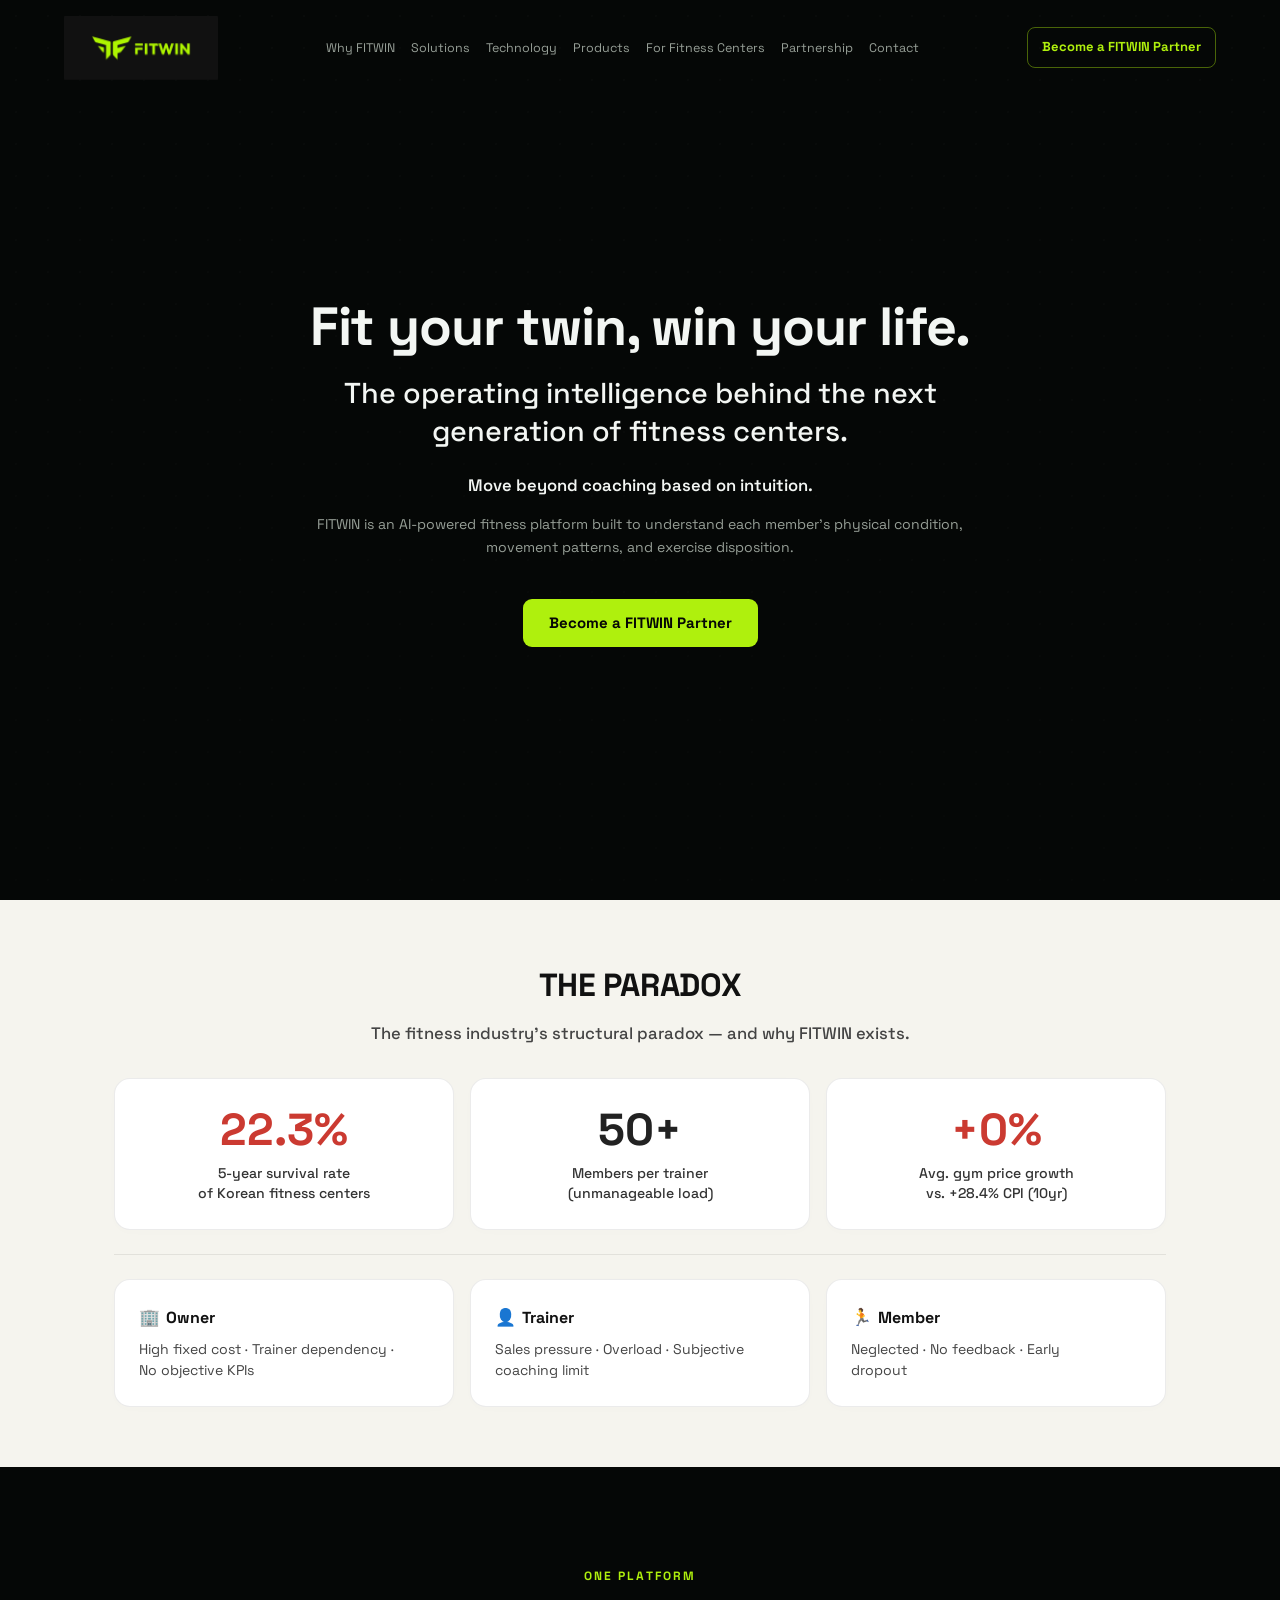
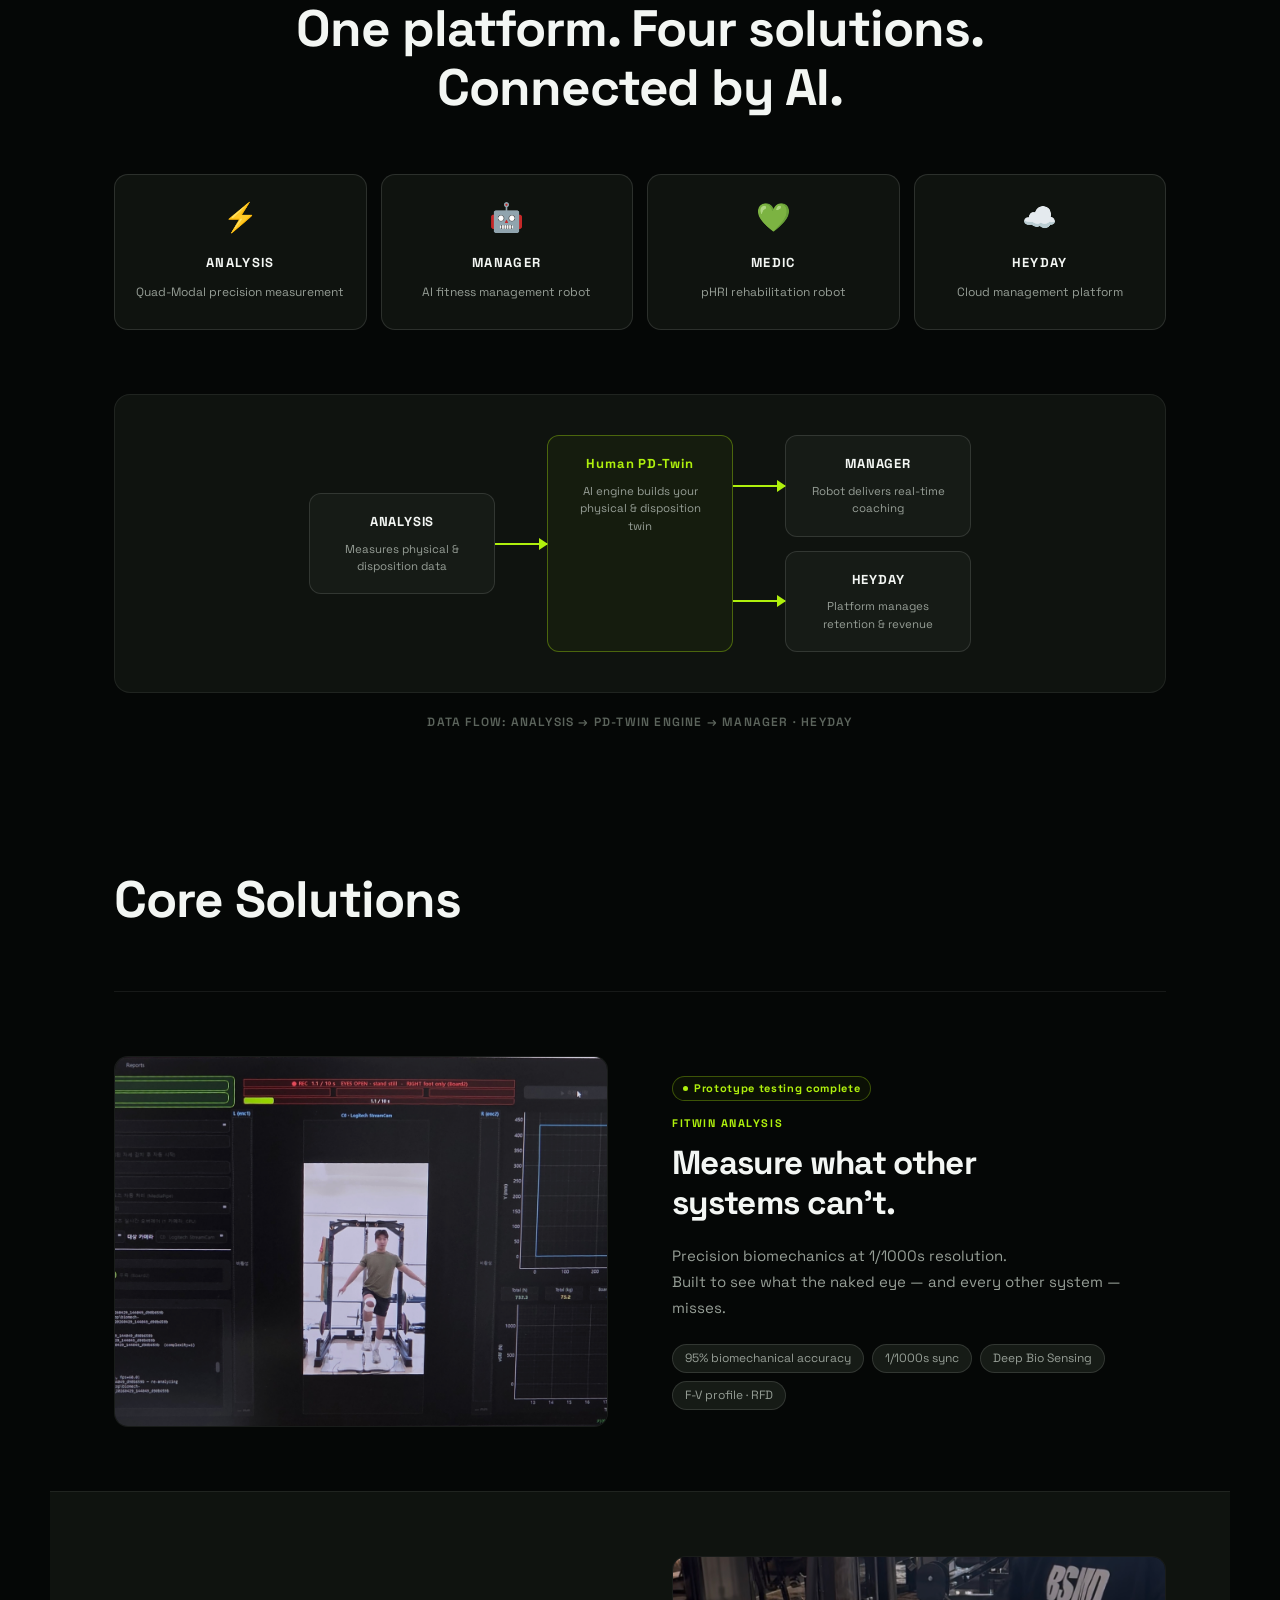
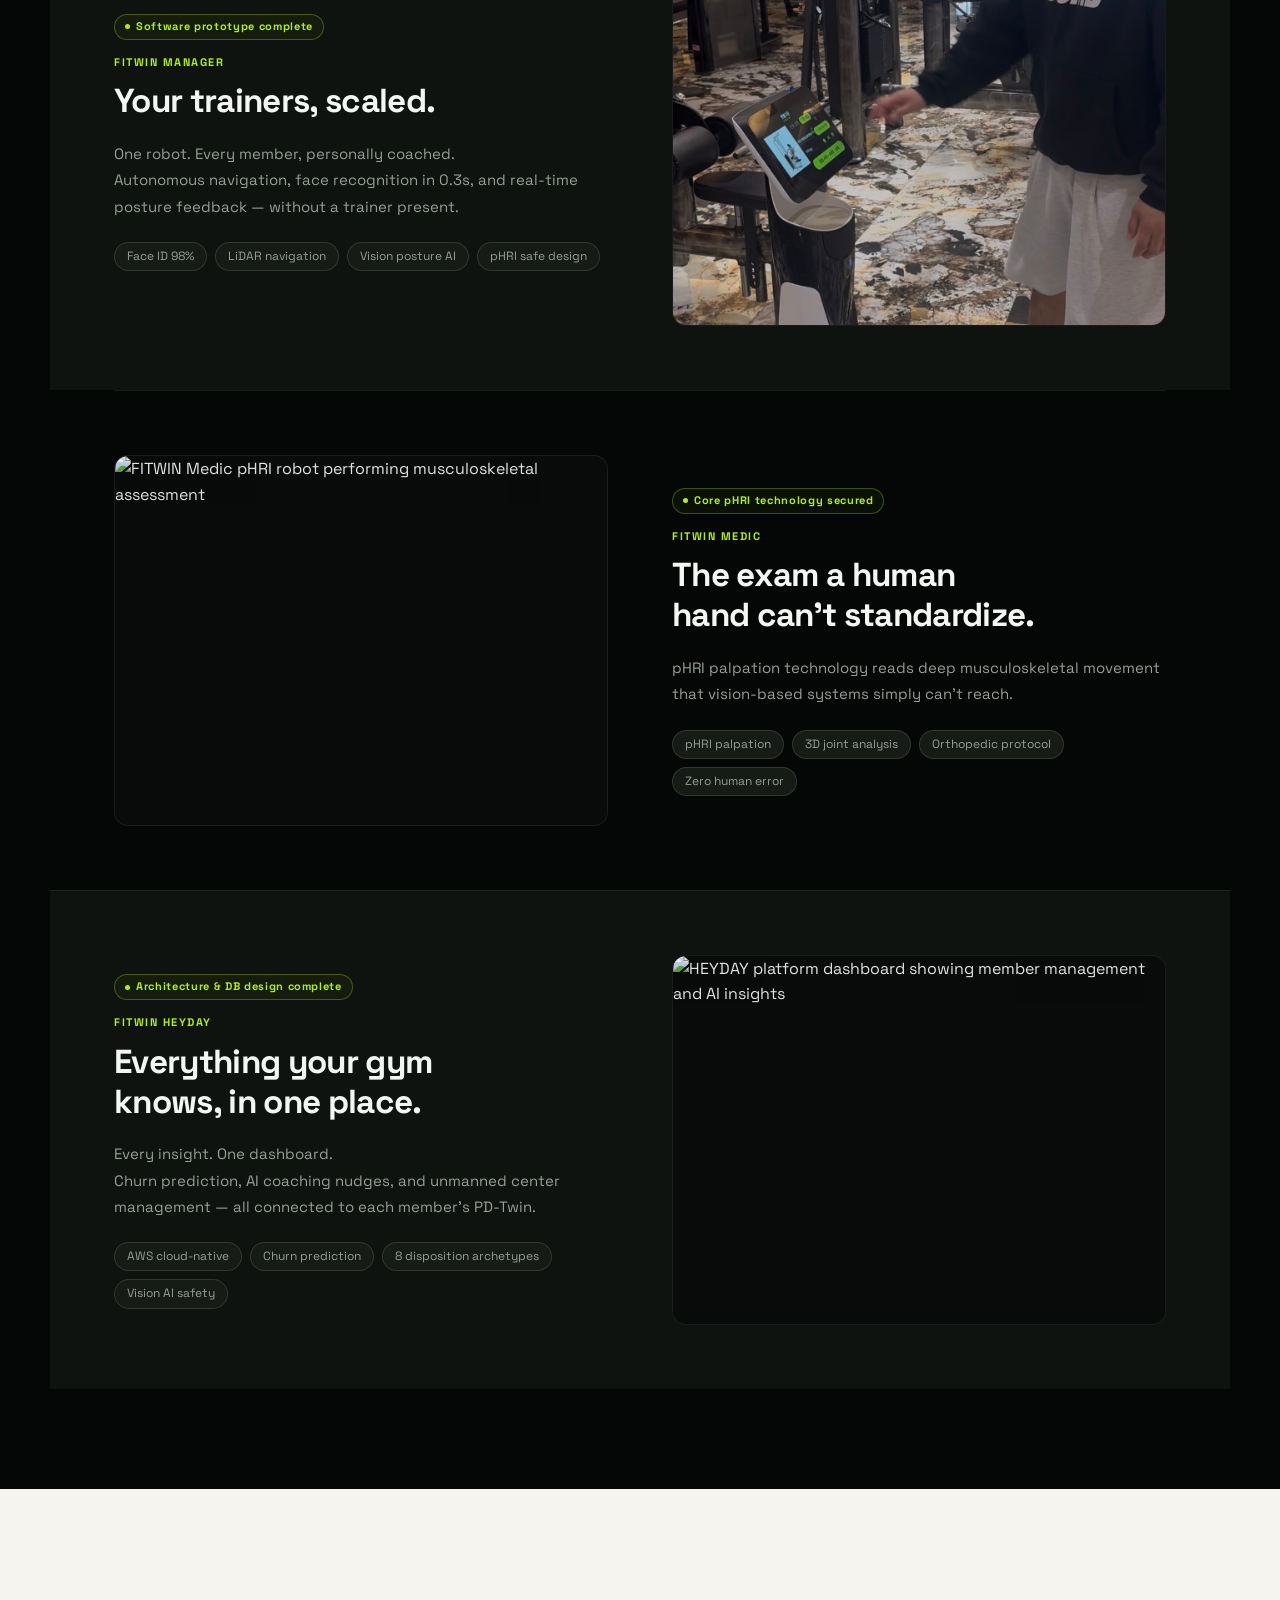
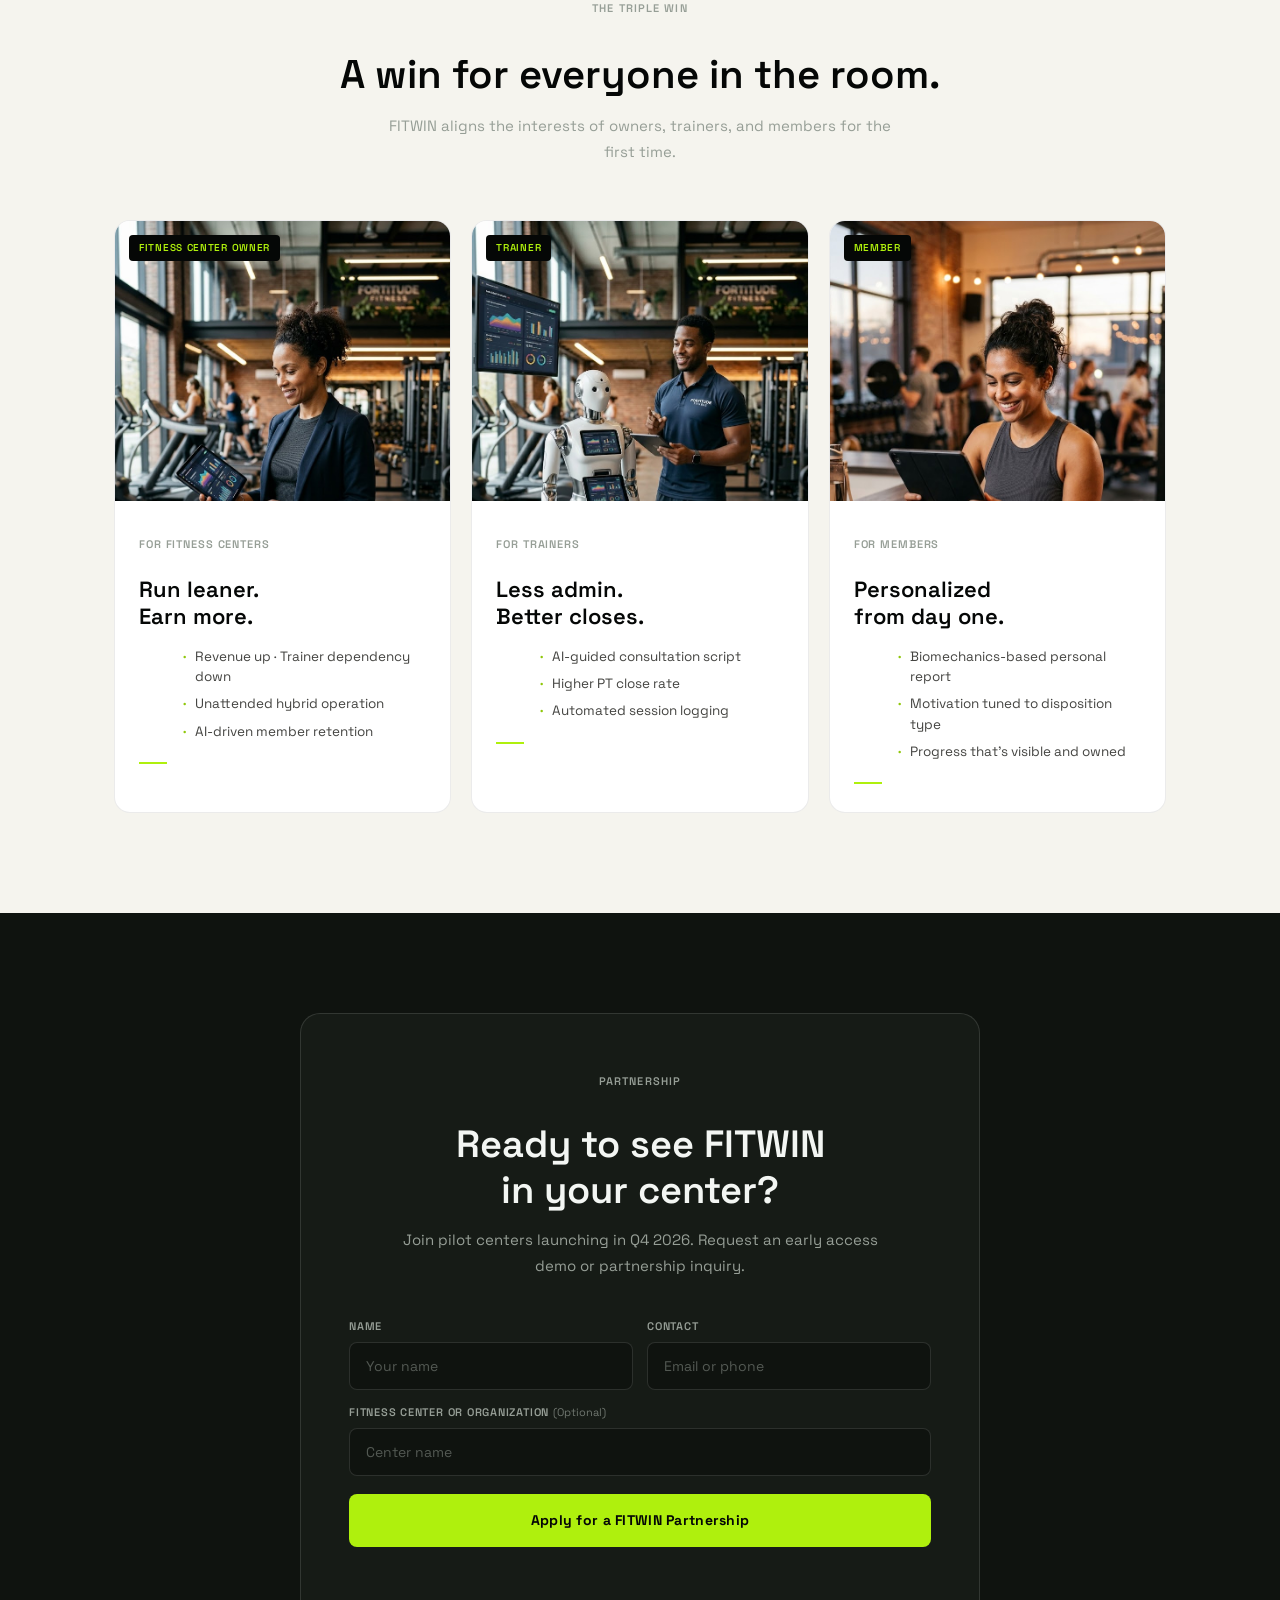
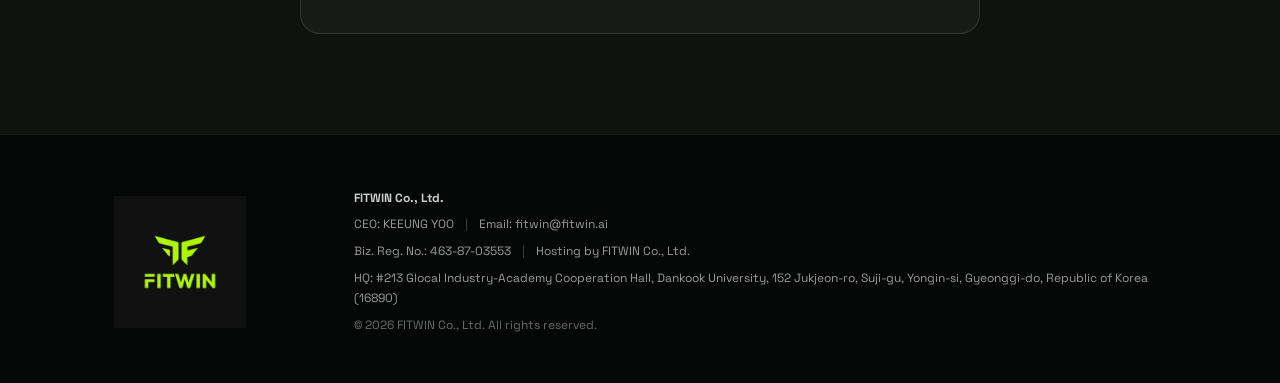
==== index.html @ 17cf6591 "Add FITWIN homepage static site" ====
<!doctype html>
<html lang="en">
  <head>
    <meta charset="utf-8" />
    <meta name="viewport" content="width=device-width, initial-scale=1" />
    <meta
      name="description"
      content="FITWIN is an AI-powered fitness platform built to understand each member's physical condition, movement patterns, and exercise disposition."
    />
    <meta name="theme-color" content="#050706" />
    <title>FITWIN | Fit your twin, win your life</title>
    <link rel="preconnect" href="https://fonts.googleapis.com" />
    <link rel="preconnect" href="https://fonts.gstatic.com" crossorigin />
    <link
      href="https://fonts.googleapis.com/css2?family=Space+Grotesk:wght@400;500;600;700&display=swap"
      rel="stylesheet"
    />
    <link
      rel="stylesheet"
      as="style"
      crossorigin
      href="https://cdn.jsdelivr.net/gh/orioncactus/pretendard@v1.3.9/dist/web/static/pretendard.min.css"
    />
    <link rel="stylesheet" href="styles.css" />
  </head>
  <body>
    <svg width="0" height="0" aria-hidden="true" class="svg-defs">
      <symbol id="i-trend" viewBox="0 0 24 24">
        <path d="M7 7l10 10" />
        <path d="M17 8v9h-9" />
      </symbol>
      <symbol id="i-compass" viewBox="0 0 24 24">
        <circle cx="12" cy="12" r="9" />
        <path d="M15 9l-2.2 5.2L8 16l2-5z" />
      </symbol>
      <symbol id="i-flame" viewBox="0 0 24 24">
        <path d="M12 3c1.6 2.6 4.5 4.2 4.5 7.8a4.5 4.5 0 0 1-9 0c0-1.7.8-2.8 1.8-3.8.2 1.1.9 1.9 1.9 2.3C12.7 7.2 12 5.1 12 3z" />
      </symbol>
      <symbol id="i-scan" viewBox="0 0 24 24">
        <path d="M4 8V5a1 1 0 0 1 1-1h3" />
        <path d="M16 4h3a1 1 0 0 1 1 1v3" />
        <path d="M20 16v3a1 1 0 0 1-1 1h-3" />
        <path d="M8 20H5a1 1 0 0 1-1-1v-3" />
        <circle cx="12" cy="12" r="2.4" />
      </symbol>
      <symbol id="i-brain" viewBox="0 0 24 24">
        <path d="M9.5 4A2.5 2.5 0 0 0 7 6.5 3 3 0 0 0 5.5 12 3 3 0 0 0 7 17.5 2.5 2.5 0 0 0 9.5 20 2 2 0 0 0 11.5 18V6A2 2 0 0 0 9.5 4z" />
        <path d="M12 4a2.5 2.5 0 0 1 2.5 2.5A3 3 0 0 1 16 12a3 3 0 0 1-1.5 5.5A2.5 2.5 0 0 1 12 20" />
      </symbol>
      <symbol id="i-cloud" viewBox="0 0 24 24">
        <path d="M7 18a4 4 0 0 1-.6-7.96A5 5 0 0 1 16 9.5a3.5 3.5 0 0 1 .5 6.95z" />
        <path d="M9 14h6" />
      </symbol>
      <symbol id="i-shield" viewBox="0 0 24 24">
        <path d="M12 3l7 3v5c0 4.4-3 7.4-7 8.8C8 17.4 5 14.4 5 10V6z" />
        <path d="M9 12l2 2 4-4" />
      </symbol>
      <symbol id="i-report" viewBox="0 0 24 24">
        <rect x="5" y="3" width="14" height="18" rx="2" />
        <path d="M9 8h6M9 12h6M9 16h3.5" />
      </symbol>
      <symbol id="i-activity" viewBox="0 0 24 24">
        <path d="M3 12h4l2.5-7 4 14 2.5-7H21" />
      </symbol>
    </svg>

    <nav class="site-nav" id="nav">
      <a href="#top" aria-label="FITWIN home">
        <img class="nav-logo reveal" src="assets/fitwin-logo-horizontal.png" alt="FITWIN" />
      </a>
      <div class="nav-links">
        <a href="#why-fitwin">Why FITWIN</a>
        <a href="#solutions">Solutions</a>
        <a href="#technology">Technology</a>
        <a href="#products">Products</a>
        <a href="#centers">For Fitness Centers</a>
        <a href="#partnership">Partnership</a>
        <a href="#contact">Contact</a>
      </div>
      <a class="nav-cta" href="#partnership">Become a FITWIN Partner</a>
    </nav>
     
     <header class="hero" id="top">
      <video class="hero-video" autoplay loop muted playsinline>
        <source src="assets/hero-bg-video.mp4" type="video/mp4" />
        Your browser does not support the video tag.
      </video>

      <div class="hero-content">
        <h1 class="r de-1">Fit your twin, win your life.</h1>
        <p class="hero-title-secondary r de-2">
          The operating intelligence behind the next generation of fitness centers.
        </p>
        <p class="hero-sub r de-3">
          Move beyond coaching based on intuition.
        </p>
        <p class="hero-aux r de-4">
          FITWIN is an AI-powered fitness platform built to understand each member’s physical
          condition, movement patterns, and exercise disposition.
        </p>
        <div class="cta-row r de-5">
          <a class="btn-primary" href="#partnership">Become a FITWIN Partner</a>
        </div>
      </div>
    </header>      

    <main>
     <section class="section side-paradox-section" id="why-fitwin">
        <div class="container">
          <div class="paradox-header">
            <h2 class="paradox-main-title r">THE PARADOX</h2>
            <p class="paradox-sub-title r">The fitness industry's structural paradox — and why FITWIN exists.</p>
          </div>

          <div class="paradox-stat-grid r">
            <div class="paradox-card">
              <div class="paradox-num text-red">22.3%</div>
              <div class="paradox-label">5-year survival rate<br>of Korean fitness centers</div>
            </div>
            <div class="paradox-card">
              <div class="paradox-num">50+</div>
              <div class="paradox-label">Members per trainer<br>(unmanageable load)</div>
            </div>
            <div class="paradox-card">
              <div class="paradox-num text-red">+0%</div>
              <div class="paradox-label">Avg. gym price growth<br>vs. +28.4% CPI (10yr)</div>
            </div>
          </div>

          <div class="paradox-divider r"></div>

          <div class="paradox-target-grid r">
            <div class="paradox-card text-left">
              <div class="paradox-target-title">
                <span class="paradox-icon">🏢</span> Owner
              </div>
              <div class="paradox-target-desc">High fixed cost · Trainer dependency ·<br>No objective KPIs</div>
            </div>
            <div class="paradox-card text-left">
              <div class="paradox-target-title">
                <span class="paradox-icon">👤</span> Trainer
              </div>
              <div class="paradox-target-desc">Sales pressure · Overload · Subjective<br>coaching limit</div>
            </div>
            <div class="paradox-card text-left">
              <div class="paradox-target-title">
                <span class="paradox-icon">🏃</span> Member
              </div>
              <div class="paradox-target-desc">Neglected · No feedback · Early<br>dropout</div>
            </div>
          </div>
        </div>
      </section>

     <section class="section section-solutions" id="solutions">
  <div class="container">

    <div class="solutions-header r">
      <p class="solutions-eyebrow">ONE PLATFORM</p>
      <h2 class="solutions-title">One platform. Four solutions.<br>Connected by AI.</h2>
    </div>

    <div class="sol-card-grid r">
      <div class="sol-card">
        <div class="sol-icon">⚡</div>
        <div class="sol-name">ANALYSIS</div>
        <div class="sol-desc">Quad-Modal precision measurement</div>
      </div>
      <div class="sol-card">
        <div class="sol-icon">🤖</div>
        <div class="sol-name">MANAGER</div>
        <div class="sol-desc">AI fitness management robot</div>
      </div>
      <div class="sol-card">
        <div class="sol-icon">💚</div>
        <div class="sol-name">MEDIC</div>
        <div class="sol-desc">pHRI rehabilitation robot</div>
      </div>
      <div class="sol-card">
        <div class="sol-icon">☁️</div>
        <div class="sol-name">HEYDAY</div>
        <div class="sol-desc">Cloud management platform</div>
      </div>
    </div>

 <div class="dataflow r" id="technology">

      <div class="dataflow-node node-analysis">
        <span class="df-label">ANALYSIS</span>
        <span class="df-sub">Measures physical &amp; disposition data</span>
      </div>

      <div class="df-arrow-straight"></div>

      <div class="dataflow-node node-twin">
        <span class="df-label">Human PD-Twin</span>
        <span class="df-sub">AI engine builds your physical &amp; disposition twin</span>
      </div>

      <div class="dataflow-outputs">
        <div class="df-output-row">
          <div class="df-arrow-straight"></div>
          <div class="dataflow-node node-manager">
            <span class="df-label">MANAGER</span>
            <span class="df-sub">Robot delivers real-time coaching</span>
          </div>
        </div>
        <div class="df-output-row">
          <div class="df-arrow-straight"></div>
          <div class="dataflow-node node-heyday">
            <span class="df-label">HEYDAY</span>
            <span class="df-sub">Platform manages retention &amp; revenue</span>
          </div>
        </div>
      </div>

    </div>

    <p class="dataflow-caption r">
      Data flow: ANALYSIS → PD-Twin Engine → MANAGER · HEYDAY
    </p>

  </div>
</section>

     <section class="section section-products" id="products">
        <div class="container">
          <h2 class="section-title r">Core Solutions</h2>

          <!-- BLOCK 01 — ANALYSIS : image left -->
          <div class="pd-block r">
            <div class="pd-image">
              <img src="assets/block_01.jpeg" alt="FITWIN Analysis software measuring biomechanics in real time" />
            </div>
            <div class="pd-copy">
              <div class="pd-status">Prototype testing complete</div>
              <p class="pd-label">FITWIN ANALYSIS</p>
              <h3 class="pd-heading">Measure what other<br>systems can't.</h3>
              <p class="pd-desc">Precision biomechanics at 1/1000s resolution.<br>Built to see what the naked eye — and every other system — misses.</p>
              <div class="pd-tags">
                <span class="pd-tag">95% biomechanical accuracy</span>
                <span class="pd-tag">1/1000s sync</span>
                <span class="pd-tag">Deep Bio Sensing</span>
                <span class="pd-tag">F-V profile · RFD</span>
              </div>
            </div>
          </div>

          <!-- BLOCK 02 — MANAGER : image right -->
          <div class="pd-block pd-block-reverse r">
            <div class="pd-image">
              <img src="assets/fitwin-manager-use.jpg" alt="FITWIN Manager robot interacting with a gym member" />
            </div>
            <div class="pd-copy">
              <div class="pd-status">Software prototype complete</div>
              <p class="pd-label">FITWIN MANAGER</p>
              <h3 class="pd-heading">Your trainers, scaled.</h3>
              <p class="pd-desc">One robot. Every member, personally coached.<br>Autonomous navigation, face recognition in 0.3s, and real-time posture feedback — without a trainer present.</p>
              <div class="pd-tags">
                <span class="pd-tag">Face ID 98%</span>
                <span class="pd-tag">LiDAR navigation</span>
                <span class="pd-tag">Vision posture AI</span>
                <span class="pd-tag">pHRI safe design</span>
              </div>
            </div>
          </div>

          <!-- BLOCK 03 — MEDIC : image left -->
          <div class="pd-block r">
            <div class="pd-image">
              <img src="assets/fitwin-medic-composite.png" alt="FITWIN Medic pHRI robot performing musculoskeletal assessment" />
            </div>
            <div class="pd-copy">
              <div class="pd-status">Core pHRI technology secured</div>
              <p class="pd-label">FITWIN MEDIC</p>
              <h3 class="pd-heading">The exam a human<br>hand can't standardize.</h3>
            <p class="pd-desc">pHRI palpation technology reads deep musculoskeletal movement that vision-based systems simply can't reach.</p>
              <div class="pd-tags">
                <span class="pd-tag">pHRI palpation</span>
                <span class="pd-tag">3D joint analysis</span>
                <span class="pd-tag">Orthopedic protocol</span>
                <span class="pd-tag">Zero human error</span>
              </div>
            </div>
          </div>

          <!-- BLOCK 04 — HEYDAY : image right -->
          <div class="pd-block pd-block-reverse r">
            <div class="pd-image">
              <img src="assets/heyday-dashboard.png" alt="HEYDAY platform dashboard showing member management and AI insights" />
            </div>
            <div class="pd-copy">
              <div class="pd-status">Architecture &amp; DB design complete</div>
              <p class="pd-label">FITWIN HEYDAY</p>
              <h3 class="pd-heading">Everything your gym<br>knows, in one place.</h3>
              <p class="pd-desc">Every insight. One dashboard.<br>Churn prediction, AI coaching nudges, and unmanned center management — all connected to each member's PD-Twin.</p>
              <div class="pd-tags">
                <span class="pd-tag">AWS cloud-native</span>
                <span class="pd-tag">Churn prediction</span>
                <span class="pd-tag">8 disposition archetypes</span>
                <span class="pd-tag">Vision AI safety</span>
              </div>
            </div>
          </div>

        </div>
      </section>

      <section class="section section-triple-win" id="centers">
        <div class="container">
          <div class="tw-header r">
            <p class="tw-eyebrow">The triple win</p>
            <h2 class="tw-title">A win for everyone in the room.</h2>
            <p class="tw-sub">FITWIN aligns the interests of owners, trainers, and members for the first time.</p>
          </div>
          <div class="tw-grid">
            <article class="tw-card r">
              <div class="tw-photo">
                <img src="assets/triple-win-owner.jpg" alt="Fitness center owner reviewing analytics dashboard" loading="lazy" />
                <span class="tw-badge">Fitness Center Owner</span>
              </div>
              <div class="tw-body">
                <p class="tw-role">For Fitness Centers</p>
                <h3 class="tw-win">Run leaner.<br>Earn more.</h3>
                <ul class="tw-benefits">
                  <li>Revenue up · Trainer dependency down</li>
                  <li>Unattended hybrid operation</li>
                  <li>AI-driven member retention</li>
                </ul>
                <div class="tw-line"></div>
              </div>
            </article>
            <article class="tw-card r">
              <div class="tw-photo">
                <img src="assets/triple-win-trainer.jpg" alt="Trainer working alongside FITWIN robot" loading="lazy" />
                <span class="tw-badge">Trainer</span>
              </div>
              <div class="tw-body">
                <p class="tw-role">For Trainers</p>
                <h3 class="tw-win">Less admin.<br>Better closes.</h3>
                <ul class="tw-benefits">
                  <li>AI-guided consultation script</li>
                  <li>Higher PT close rate</li>
                  <li>Automated session logging</li>
                </ul>
                <div class="tw-line"></div>
              </div>
            </article>
            <article class="tw-card r">
              <div class="tw-photo">
                <img src="assets/triple-win-member.jpg" alt="Member reviewing personalized fitness report" loading="lazy" />
                <span class="tw-badge">Member</span>
              </div>
              <div class="tw-body">
                <p class="tw-role">For Members</p>
                <h3 class="tw-win">Personalized<br>from day one.</h3>
                <ul class="tw-benefits">
                  <li>Biomechanics-based personal report</li>
                  <li>Motivation tuned to disposition type</li>
                  <li>Progress that's visible and owned</li>
                </ul>
                <div class="tw-line"></div>
              </div>
            </article>
          </div>
        </div>
      </section>

      <section class="section section-cta" id="partnership">
        <div class="container">
          <div class="cta-box r">
            <div class="cta-top">
              <p class="cta-eyebrow">Partnership</p>
              <h2 class="cta-title">Ready to see FITWIN<br>in your center?</h2>
              <p class="cta-sub">Join pilot centers launching in Q4 2026. Request an early access demo or partnership inquiry.</p>
            </div>
            <form class="cta-form" id="contact-form">
              <div class="cta-form-row">
                <label class="cta-label">
                  <span>Name</span>
                  <input type="text" name="name" autocomplete="name" placeholder="Your name" required />
                </label>
                <label class="cta-label">
                  <span>Contact</span>
                  <input type="text" name="contact" autocomplete="tel" placeholder="Email or phone" required />
                </label>
              </div>
              <label class="cta-label">
                <span>Fitness Center or Organization <em>(Optional)</em></span>
                <input type="text" name="organization" autocomplete="organization" placeholder="Center name" />
              </label>
              <button class="cta-submit" type="submit">Apply for a FITWIN Partnership</button>
              <p class="form-status" role="status" aria-live="polite"></p>
            </form>
          </div>
        </div>
      </section>
    </main>

    <footer class="site-footer" id="contact">
      <div class="container footer-inner">
        <div class="footer-brand">
          <img class="footer-logo" src="assets/fitwin-logo-stacked.png" alt="FITWIN" />
        </div>
        <address class="footer-company" aria-label="FITWIN company information">
          <p class="footer-company-name">FITWIN Co., Ltd.</p>
          <p>CEO: KEEUNG YOO <span>|</span> Email: <a href="mailto:fitwin@fitwin.ai">fitwin@fitwin.ai</a></p>
          <p>Biz. Reg. No.: 463-87-03553 <span>|</span> Hosting by FITWIN Co., Ltd.</p>
          <p>HQ: #213 Glocal Industry-Academy Cooperation Hall, Dankook University, 152 Jukjeon-ro, Suji-gu, Yongin-si, Gyeonggi-do, Republic of Korea (16890)</p>
          <p class="footer-copyright">© 2026 FITWIN Co., Ltd. All rights reserved.</p>
        </address>
      </div>
    </footer>

    <script src="script.js"></script>
  </body>
</html>
---- styles.css ----
:root {
  --black: #050706;
  --charcoal: #0f130f;
  --surface: #161b16;
  --surface-2: #1c221c;
  --lime: #aff00d;
  --lime-dim: #8fc70a;
  --text: #f3f6f3;
  --muted: #969e96;
  --faint: #5c645c;
  --hair: rgba(255, 255, 255, 0.07);
  --hair-2: rgba(255, 255, 255, 0.12);
  --teal: #48d9c5;
  --amber: #e0a85a;
  --display: "Space Grotesk", Pretendard, sans-serif;
  --body: Pretendard, "Space Grotesk", "Noto Sans KR", "Segoe UI", sans-serif;
  --maxw: 1180px;
  --pad: clamp(20px, 5vw, 64px);
}

* {
  box-sizing: border-box;
}

html {
  scroll-behavior: smooth;
}

[id] {
  scroll-margin-top: 88px;
}

body {
  margin: 0;
  overflow-x: hidden;
  color: var(--text);
  background-color: var(--black);
  background-image: radial-gradient(rgba(255, 255, 255, 0.028) 1px, transparent 1.4px);
  background-size: 32px 32px;
  font-family: var(--body);
  line-height: 1.6;
  -webkit-font-smoothing: antialiased;
}

a {
  color: inherit;
  text-decoration: none;
}

img {
  display: block;
  max-width: 100%;
}

button,
input,
select,
textarea {
  font: inherit;
}

.svg-defs {
  position: absolute;
}

.container {
  width: min(var(--maxw), 100%);
  margin: 0 auto;
  padding-inline: var(--pad);
}

.section {
  padding: clamp(64px, 8vw, 100px) 0;
}

.site-nav {
  position: fixed;
  inset: 0 0 auto;
  z-index: 60;
  display: flex;
  align-items: center;
  justify-content: space-between;
  gap: 18px;
  padding: 16px var(--pad);
  border-bottom: 1px solid transparent;
  transition: background 240ms ease, border-color 240ms ease;
}

.site-nav.scrolled {
  border-color: var(--hair);
  background: rgba(5, 7, 6, 0.74);
  backdrop-filter: blur(14px);
}

.nav-logo {
  width: 154px;
}

.nav-links {
  display: flex;
  gap: clamp(10px, 1.25vw, 18px);
  color: var(--muted);
  font-size: 12.5px;
  white-space: nowrap;
}

.nav-links a:hover {
  color: var(--text);
}

.nav-cta,
.btn-primary,
.btn-ghost,
.notify button {
  transition: transform 160ms ease, border-color 200ms ease, background 200ms ease, opacity 200ms ease;
}

.nav-cta {
  border: 1px solid rgba(175, 240, 13, 0.4);
  border-radius: 8px;
  padding: 9px 14px;
  color: var(--lime);
  font-size: 13px;
  font-weight: 700;
}

.nav-cta:hover {
  background: rgba(175, 240, 13, 0.1);
  border-color: var(--lime);
}

.btn-primary {
  display: inline-flex;
  align-items: center;
  justify-content: center;
  min-height: 48px;
  border: 0;
  border-radius: 9px;
  padding: 0 26px;
  color: #050706;
  background: var(--lime);
  font-size: 15px;
  font-weight: 800;
  cursor: pointer;
}

.btn-primary:hover {
  transform: translateY(-1px);
  box-shadow: 0 0 0 4px rgba(175, 240, 13, 0.16);
}

.btn-ghost {
  display: inline-flex;
  align-items: center;
  gap: 8px;
  color: var(--text);
  font-size: 15px;
  font-weight: 600;
  opacity: 0.86;
}

.btn-ghost:hover {
  opacity: 1;
}

.btn-ghost span {
  color: var(--lime);
}

.eyebrow {
  display: inline-flex;
  align-items: center;
  gap: 10px;
  margin: 0 0 22px;
  color: var(--lime);
  font-size: 12px;
  font-weight: 800;
  letter-spacing: 0.18em;
  text-transform: uppercase;
}

.eyebrow::before {
  content: "";
  width: 24px;
  height: 1px;
  background: var(--lime);
  opacity: 0.7;
}

/* 히어로 섹션 전체 레이아웃 (중앙 배치) */
.hero {
  position: relative;
  display: flex;
  flex-direction: column;
  align-items: center;
  justify-content: center;
  min-height: 100svh;
  width: 100%;
  margin: 0 auto;
  padding: 118px var(--pad) 76px;
  overflow: hidden;
  text-align: center;
}

/* 배경 동영상 스타일 (화면 꽉 채우기) */
.hero-video {
  position: absolute;
  top: 0;
  left: 0;
  width: 100%;
  height: 100%;
  object-fit: cover;
  z-index: 1;
  pointer-events: none;
}

/* 동영상 위에 어두운 투명 막을 씌워 글씨 가독성 높이기 */
.hero::after {
  content: "";
  position: absolute;
  inset: 0;
  background: linear-gradient(180deg, rgba(5, 7, 6, 0.45) 0%, rgba(5, 7, 6, 0.75) 100%);
  z-index: 2;
  pointer-events: none;
}

/* 글씨 콘텐츠 박스 */
.hero-content {
  position: relative;
  z-index: 3;
  max-width: 860px;
  display: flex;
  flex-direction: column;
  align-items: center;
}

/* 중앙 정렬 전용 텍스트 스타일 (크기 축소 및 여백 조정) */
.hero h1 {
  margin: 0 auto;
  font-family: var(--display);
  font-size: clamp(2.0rem, 4.2vw, 3.5rem); /* 기존보다 메인 타이틀을 작게 변경 */
  font-weight: 700;
  letter-spacing: -0.02em;
  line-height: 1.2;
}

.hero-title-secondary {
  max-width: 85%; /* 양옆으로 너무 퍼지지 않게 폭 제한 */
  margin: 16px auto 0;
  font-size: clamp(1.2rem, 2.4vw, 1.8rem); /* 부제목 크기 축소 */
  line-height: 1.3;
  font-weight: 500;
}

.hero-sub {
  margin: 24px auto 0;
  color: var(--text);
  font-size: clamp(0.95rem, 1.3vw, 1.1rem); /* 소제목 크기 축소 */
  font-weight: 600;
  line-height: 1.5;
}

.hero-aux {
  margin: 14px auto 0;
  max-width: 48em; /* 설명글이 너무 길게 늘어지지 않게 가로폭 제한 */
  color: var(--muted);
  font-size: clamp(0.88rem, 1.1vw, 1.0rem); /* 가장 아래 긴 설명글 크기 축소 */
  line-height: 1.65;
}

.cta-row {
  display: flex;
  flex-wrap: wrap;
  align-items: center;
  gap: 22px;
  justify-content: center;
  margin-top: 40px;
}

.bone,
.twin-bone {
  stroke-width: 1.4;
  stroke-linecap: round;
}

.bone {
  stroke: rgba(243, 246, 243, 0.16);
}

.twin-bone {
  stroke: rgba(175, 240, 13, 0.2);
}

.node {
  fill: var(--lime);
  transform-box: fill-box;
  transform-origin: center;
  animation: nodePulse 2.6s ease-in-out infinite;
}

.head-ring {
  fill: none;
  stroke: var(--lime);
  stroke-width: 1.6;
}

.scanline {
  stroke: var(--lime);
  stroke-width: 1.2;
  opacity: 0;
  animation: scan 5.5s linear infinite;
}

.readout,
.readout-dim {
  font-family: var(--display);
}

.readout {
  fill: var(--lime);
  font-size: 11px;
  opacity: 0.72;
}

.readout-dim {
  fill: var(--faint);
  font-size: 10px;
}

.readout-line {
  stroke: rgba(175, 240, 13, 0.35);
  stroke-width: 1;
}

.section-title {
  margin: 0;
  color: var(--text);
  font-family: var(--display);
  font-size: clamp(2rem, 4vw, 3.2rem);
  font-weight: 700;
  letter-spacing: -0.02em;
  line-height: 1.08;
}


/* ==========================================================================
   이미지 매칭 라이트 테마 (Why FITWIN)
   ========================================================================== */
.side-paradox-section {
  background-color: #f5f4ee !important; /* 이미지의 오프화이트/아이보리 배경색 */
  background-image: none !important;    /* 배경 도트 무늬 제거 */
  color: #111111 !important;            /* 글자색 다크 처리 */
  padding: 60px 0 !important;           /* 정돈된 내부 여백 */
}

/* 헤더 텍스트 디자인 */
.paradox-header {
  text-align: center;
  margin-bottom: 30px;
}

.paradox-main-title {
  font-family: var(--body);
  color: #111111 !important;
  font-size: clamp(1.4rem, 2.5vw, 2.0rem) !important;
  font-weight: 800;
  margin: 0 0 10px 0;
  letter-spacing: -0.01em;
}

.paradox-sub-title {
  font-family: var(--display);
  color: #444444 !important;
  font-size: clamp(0.9rem, 1.3vw, 1.1rem) !important;
  font-weight: 500;
  margin: 0;
}

/* 그리드 레이아웃 (3열 고정) */
.paradox-stat-grid,
.paradox-target-grid {
  display: grid;
  grid-template-columns: repeat(3, 1fr);
  gap: 16px;
}

.paradox-target-grid {
  margin-top: 0;
}

/* 하얀색 라운드 보드 카드 */
.paradox-card {
  background: #ffffff !important;
  border: 1px solid rgba(0, 0, 0, 0.08) !important;
  border-radius: 16px !important; /* 이미지의 깔끔한 모서리 곡률 */
  padding: 26px 20px;
  text-align: center;
  box-shadow: 0 2px 12px rgba(0, 0, 0, 0.01);
}

.paradox-card.text-left {
  text-align: left;
  padding: 24px 24px;
}

/* 상단 수치 정보 */
.paradox-num {
  font-family: var(--display);
  font-size: clamp(2.0rem, 3.5vw, 2.8rem);
  font-weight: 700;
  line-height: 1.1;
  margin-bottom: 10px;
  color: #222222;
}

/* 이미지 포인트 컬러 (22.3% 및 +0%) */
.paradox-num.text-red {
  color: #cb3a31 !important;
}

.paradox-label {
  color: #333333 !important;
  font-size: clamp(0.85rem, 1.1vw, 0.95rem);
  line-height: 1.4;
  font-weight: 500;
}

/* 가로 구분선 스타일 */
.paradox-divider {
  height: 1px;
  background-color: rgba(0, 0, 0, 0.08);
  margin: 24px 0;
  width: 100%;
}

/* 하단 타겟 카드 타이틀 */
.paradox-target-title {
  font-size: clamp(1.0rem, 1.2vw, 1.15rem);
  font-weight: 700;
  color: #111111;
  margin-bottom: 8px;
  display: flex;
  align-items: center;
}

.paradox-icon {
  margin-right: 6px;
  font-size: 1.05em;
}

.paradox-target-desc {
  color: #444444 !important;
  font-size: clamp(0.82rem, 1.1vw, 0.9rem);
  line-height: 1.5;
  font-weight: 400;
}

/* 반응형 모바일 브레이크포인트 */
@media (max-width: 820px) {
  .paradox-stat-grid,
  .paradox-target-grid {
    grid-template-columns: 1fr; /* 모바일 대응 세로 배치 */
    gap: 12px;
  }
  .paradox-divider {
    margin: 18px 0;
  }
}

.info-card h3 span {
  display: block;
  margin-bottom: 6px;
  color: var(--faint);
  font-family: var(--display);
  font-size: 13px;
  font-weight: 600;
  letter-spacing: 0.04em;
  text-transform: uppercase;
}

.info-card p {
  margin: 0;
  color: var(--muted);
  font-size: 14.5px;
  line-height: 1.7;
}

/* ==========================================================================
   AI 연동 플랫폼 다이어그램 섹션 스타일 (코드로 직접 구현)
   ========================================================================== */
.vision-container {
  display: flex;
  flex-direction: column;
  align-items: center;
  padding: 60px var(--pad);
  background: #050706;
}

.platform-header {
  text-align: center;
  margin-bottom: 40px;
}

.platform-title {
  font-family: var(--display);
  font-size: clamp(1.6rem, 3vw, 2.4rem);
  font-weight: 700;
  line-height: 1.3;
  color: #ffffff;
}

/* 4개 상단 솔루션 그리드 */
.solution-grid {
  display: grid;
  grid-template-columns: repeat(4, 1fr);
  gap: 16px;
  width: 100%;
  max-width: 900px;
  margin-bottom: 60px;
}

.sol-card {
  background: #161b16;
  border: 1px solid var(--hair-2);
  border-radius: 12px;
  padding: 24px 16px;
  text-align: center;
  transition: border-color 0.2s;
}

.sol-card:hover {
  border-color: var(--lime);
}

.sol-icon {
  font-size: 24px;
  margin-bottom: 12px;
}

.text-green {
  color: var(--lime);
}

.sol-name {
  font-family: var(--display);
  font-size: 14px;
  font-weight: 700;
  letter-spacing: 0.05em;
  color: #ffffff;
}

/* 하단 네트워크 맵 구조 */
.network-flow-zone {
  position: relative;
  width: 100%;
  max-width: 500px;
  height: 220px;
  display: flex;
  flex-direction: column;
  align-items: center;
  justify-content: space-between;
}

.net-mid-row {
  display: flex;
  justify-content: space-between;
  width: 100%;
  padding: 0 10px;
}

.net-node {
  background: #222622;
  border: 1px solid #333933;
  border-radius: 6px;
  padding: 8px 16px;
  font-size: 13px;
  font-weight: 600;
  color: var(--lime);
  z-index: 5;
  font-family: var(--display);
}

/* 노란색 연결 화살표 스타일 */
.network-arrows {
  position: absolute;
  inset: 0;
  width: 100%;
  height: 100%;
  z-index: 1;
  pointer-events: none;
}

.arrow-line {
  stroke: #e0d034; /* 보내주신 이미지 특유의 노란색 화살표 컬러 */
  stroke-width: 1.5;
  fill: none;
}

/* 모바일 반응형 처리 */
@media (max-width: 768px) {
  .solution-grid {
    grid-template-columns: repeat(2, 1fr);
    gap: 12px;
  }
}

/* 아래 문의하기 레이아웃을 유지하기 위한 필수 코드 */
.contact-grid {
  display: grid;
  grid-template-columns: minmax(0, 0.9fr) minmax(320px, 1fr);
  gap: clamp(34px, 6vw, 70px);
  align-items: center;
}

.system-grid {
  display: grid;
  grid-template-columns: repeat(2, minmax(0, 1fr));
  gap: 20px;
  margin-top: 54px;
}

.system-card {
  overflow: hidden;
  border: 1px solid var(--hair);
  border-radius: 14px;
  background: var(--charcoal);
}

.system-card-large {
  grid-column: 1 / -1;
}

.system-visual,
.analysis-visual {
  position: relative;
  overflow: hidden;
  border-bottom: 1px solid var(--hair);
  background: #080b09;
}

.system-visual {
  height: 370px;
}

.system-visual.split {
  display: grid;
  grid-template-columns: 1fr 1fr;
}

.system-visual img {
  width: 100%;
  height: 100%;
  object-fit: cover;
  opacity: 0.84;
}

.system-visual.manager-composite {
  display: grid;
  place-items: center;
  height: clamp(460px, 48vw, 620px);
  background: #050706;
}

.system-visual.manager-composite img {
  object-fit: contain;
  opacity: 0.92;
}

.system-visual::before,
.analysis-visual::before {
  content: "";
  position: absolute;
  left: 16px;
  top: 16px;
  z-index: 3;
  display: none;
}

.system-visual::after,
.analysis-visual::after {
  content: "";
  position: absolute;
  inset: 0;
  z-index: 2;
  pointer-events: none;
  background: linear-gradient(180deg, rgba(5, 7, 6, 0.02), rgba(5, 7, 6, 0.66)),
    radial-gradient(circle at 20% 18%, rgba(175, 240, 13, 0.16), transparent 15rem);
}

.system-visual.blueprint img {
  filter: blur(1px);
  transform: scale(1.02);
}

.analysis-visual {
  display: grid;
  grid-template-columns: minmax(280px, 0.42fr) minmax(360px, 0.58fr);
  gap: 18px;
  min-height: 500px;
  align-items: center;
  padding: 24px;
}

.analysis-device-panel,
.analysis-stack {
  position: relative;
  overflow: hidden;
  border: 1px solid var(--hair);
  border-radius: 12px;
  background: rgba(5, 7, 6, 0.62);
}

.analysis-device-panel {
  display: grid;
  height: clamp(360px, 34vw, 430px);
  place-items: center;
}

.analysis-device-panel::after {
  content: "";
  position: absolute;
  inset: 0;
  background:
    radial-gradient(circle at 58% 42%, rgba(175, 240, 13, 0.14), transparent 18rem),
    linear-gradient(180deg, rgba(5, 7, 6, 0.04), rgba(5, 7, 6, 0.52));
  pointer-events: none;
}

.analysis-device {
  width: 100%;
  height: 100%;
  object-fit: cover;
  object-position: 50% 50%;
  opacity: 0.92;
  transform: scale(1.04);
}

.analysis-stack {
  z-index: 2;
  display: flex;
  flex-direction: column;
  gap: 3px;
  min-height: 0;
  padding: 8px;
}

.analysis-ui,
.analysis-report {
  width: 100%;
  min-height: 0;
  border: 1px solid var(--hair-2);
  border-radius: 10px;
  background: #050706;
  object-fit: cover;
  box-shadow: 0 18px 54px rgba(0, 0, 0, 0.32);
}

.analysis-ui {
  height: clamp(285px, 26vw, 340px);
}

.analysis-report {
  height: auto;
  object-fit: contain;
}

.system-copy {
  padding: 26px;
}

.product-kicker {
  margin: 0 0 12px;
  color: var(--lime);
  font-family: var(--display);
  font-size: 12px;
  font-weight: 800;
  letter-spacing: 0.12em;
  text-transform: uppercase;
}

.system-copy h3 {
  margin: 0 0 12px;
  font-family: var(--display);
  font-size: clamp(1.6rem, 3vw, 2.25rem);
  line-height: 1.1;
}

.system-copy p {
  margin: 0;
  color: var(--muted);
  font-size: 15px;
  line-height: 1.75;
}

.system-copy span {
  display: inline-flex;
  margin-top: 22px;
  color: var(--teal);
  font-size: 13px;
  font-weight: 800;
}

.contact {
  background: var(--charcoal);
  border-top: 1px solid var(--hair);
}

.contact-grid {
  align-items: start;
}

.form-wrap {
  border: 1px solid var(--hair);
  border-radius: 14px;
  padding: clamp(18px, 3vw, 28px);
  background: rgba(255, 255, 255, 0.018);
}

.contact-form {
  display: grid;
  grid-template-columns: 1fr 1fr;
  gap: 16px;
}

.contact-form label {
  display: grid;
  gap: 7px;
  color: var(--muted);
  font-size: 13px;
  font-weight: 600;
}

.contact-form input,
.contact-form select,
.contact-form textarea,
.notify input {
  width: 100%;
  border: 1px solid var(--hair-2);
  border-radius: 9px;
  padding: 12px 14px;
  color: var(--text);
  background: var(--surface);
}

.contact-form input:focus,
.contact-form select:focus,
.contact-form textarea:focus,
.notify input:focus {
  outline: 0;
  border-color: var(--lime);
  background: var(--surface-2);
}

.full-field {
  grid-column: 1 / -1;
}

.consent {
  grid-template-columns: auto 1fr;
  align-items: center;
}

.consent input {
  width: 18px;
  height: 18px;
  accent-color: var(--lime);
}

.form-status {
  min-height: 24px;
  margin: 0;
  color: var(--lime-dim);
  font-size: 14px;
}

.notify label {
  display: block;
  margin-bottom: 10px;
  color: var(--text);
  font-size: 13px;
  font-weight: 700;
}

.notify div {
  display: flex;
  gap: 8px;
}

.notify button {
  border: 1px solid rgba(175, 240, 13, 0.4);
  border-radius: 9px;
  padding: 0 16px;
  color: var(--lime);
  background: transparent;
  font-weight: 800;
  cursor: pointer;
}

.notify button:hover {
  background: rgba(175, 240, 13, 0.1);
}

.notify p {
  margin: 9px 0 0;
  color: var(--faint);
  font-size: 12px;
}

.reveal {
  opacity: 0;
  animation: fadeUp 0.9s cubic-bezier(0.2, 0.75, 0.25, 1) forwards;
}

.r {
  opacity: 1;
  transform: none;
}

.js-ready .r {
  opacity: 0;
  transform: translateY(22px);
  transition: opacity 0.7s ease, transform 0.7s cubic-bezier(0.2, 0.7, 0.2, 1);
}

.js-ready .r.in {
  opacity: 1;
  transform: none;
}

.delay-1 {
  animation-delay: 0.12s;
}

.delay-2 {
  animation-delay: 0.24s;
}

.delay-3 {
  animation-delay: 0.36s;
}

.delay-4 {
  animation-delay: 0.48s;
}

.delay-5 {
  animation-delay: 0.6s;
}

@keyframes nodePulse {
  0%,
  100% {
    transform: scale(1);
    opacity: 0.82;
  }
  50% {
    transform: scale(1.55);
    opacity: 1;
  }
}

@keyframes scan {
  0% {
    transform: translateY(36px);
    opacity: 0;
  }
  12%,
  88% {
    opacity: 0.55;
  }
  100% {
    transform: translateY(384px);
    opacity: 0;
  }
}

@keyframes dash {
  to {
    stroke-dashoffset: -180;
  }
}

@keyframes fadeUp {
  from {
    opacity: 0;
    transform: translateY(18px);
  }
  to {
    opacity: 1;
    transform: translateY(0);
  }
}

@media (max-width: 940px) {
  /* .hero를 제거하고 나머지 그리드만 유지합니다 */
  .vision-grid,
  .contact-grid,
  .footer-grid {
    grid-template-columns: 1fr;
  }

  .hero {
    padding-top: 140px;
    padding-bottom: 100px;
  }

  .grid-3,
  .system-grid {
    grid-template-columns: 1fr;
  }

  .system-card-large {
    grid-column: auto;
  }

  .analysis-visual {
    grid-template-columns: 1fr;
    min-height: 430px;
  }

  .analysis-device-panel,
  .analysis-stack {
    min-height: 0;
  }

  .analysis-device-panel {
    height: 330px;
  }

  .analysis-stack {
    min-height: 0;
  }

  .analysis-ui,
  .analysis-report {
    width: 100%;
  }
}

@media (max-width: 1080px) {
  .nav-links {
    display: none;
  }
}

@media (max-width: 720px) {

  .nav-logo {
    width: 132px;
  }

  .nav-cta {
    padding: 8px 12px;
    font-size: 13px;
  }

  .hero h1 {
    font-size: 2.8rem;
  }

  .hero-visual {
    min-height: 360px;
  }

  .hero-photo img {
    height: 230px;
  }

  .contact-form {
    grid-template-columns: 1fr;
  }

  .system-visual {
    height: 320px;
  }

  .system-visual.manager-composite {
    height: 360px;
  }

  .analysis-visual {
    padding: 12px;
    min-height: 360px;
  }

  .analysis-device-panel {
    height: 250px;
  }

  .analysis-stack {
    min-height: 0;
    gap: 3px;
  }

  .analysis-ui {
    height: 230px;
  }

  .notify div {
    flex-direction: column;
  }
}

@media (prefers-reduced-motion: reduce) {
  * {
    animation: none !important;
    scroll-behavior: auto !important;
  }

  .reveal,
  .r {
    opacity: 1;
    transform: none;
    transition: none;
  }

  .scanline {
    display: none;
  }
}
/* ==========================================================================
   Solutions Section — Data Flow
   ========================================================================== */

.section-solutions {
  background: var(--black);
}

.solutions-header {
  text-align: center;
  margin-bottom: 56px;
}

.solutions-eyebrow {
  margin: 0 0 14px;
  color: var(--lime);
  font-family: var(--display);
  font-size: 12px;
  font-weight: 800;
  letter-spacing: 0.18em;
}

.solutions-title {
  margin: 0;
  font-family: var(--display);
  font-size: clamp(2rem, 4vw, 3.2rem);
  font-weight: 700;
  letter-spacing: -0.02em;
  line-height: 1.15;
}

.sol-card-grid {
  display: grid;
  grid-template-columns: repeat(4, 1fr);
  gap: 14px;
  margin-bottom: 64px;
}

.sol-card {
  display: flex;
  flex-direction: column;
  align-items: center;
  gap: 10px;
  padding: 28px 16px;
  border: 1px solid var(--hair-2);
  border-radius: 14px;
  background: var(--charcoal);
  text-align: center;
  transition: border-color 200ms ease, background 200ms ease;
}

.sol-card:hover {
  border-color: rgba(175, 240, 13, 0.3);
  background: var(--surface);
}

.sol-icon {
  font-size: 28px;
  line-height: 1;
}

.sol-name {
  color: var(--text);
  font-family: var(--display);
  font-size: 13px;
  font-weight: 700;
  letter-spacing: 0.1em;
}

.sol-desc {
  color: var(--muted);
  font-size: 12px;
  line-height: 1.5;
}

.dataflow {
  display: flex;
  align-items: stretch;
  justify-content: center;
  gap: 0;
  padding: 40px 24px;
  border: 1px solid var(--hair);
  border-radius: 16px;
  background: var(--charcoal);
  overflow-x: auto;
}

.node-analysis {
  align-self: center;
}

.dataflow-node {
  display: flex;
  flex-direction: column;
  align-items: center;
  gap: 8px;
  padding: 18px 22px;
  border: 1px solid var(--hair-2);
  border-radius: 12px;
  background: var(--surface);
  text-align: center;
  min-width: 160px;
  flex-shrink: 0;
}

.node-twin {
  border-color: rgba(175, 240, 13, 0.35);
  background: rgba(175, 240, 13, 0.04);
}

.df-label {
  color: var(--text);
  font-family: var(--display);
  font-size: 13px;
  font-weight: 700;
  letter-spacing: 0.06em;
}

.node-twin .df-label {
  color: var(--lime);
}

.df-sub {
  color: var(--muted);
  font-size: 11.5px;
  line-height: 1.5;
  max-width: 140px;
}

/* 직선 화살표 */
.df-arrow-straight {
  flex-shrink: 0;
  width: 52px;
  height: 2px;
  background: #aff00d;
  position: relative;
  align-self: center;
}

.df-arrow-straight::after {
  content: "";
  position: absolute;
  right: -1px;
  top: 50%;
  transform: translateY(-50%);
  border-top: 6px solid transparent;
  border-bottom: 6px solid transparent;
  border-left: 9px solid #aff00d;
}

.dataflow-outputs {
  display: flex;
  flex-direction: column;
  justify-content: center;
  gap: 14px;
  flex-shrink: 0;
}

.df-output-row {
  display: flex;
  align-items: center;
  gap: 0;
}

.dataflow-caption {
  margin: 20px 0 0;
  color: var(--faint);
  font-family: var(--display);
  font-size: 12px;
  font-weight: 600;
  letter-spacing: 0.1em;
  text-align: center;
  text-transform: uppercase;
}

@media (max-width: 820px) {
  .sol-card-grid {
    grid-template-columns: repeat(2, 1fr);
  }

  .dataflow {
    flex-direction: column;
    align-items: stretch;
    gap: 12px;
    padding: 24px 16px;
  }

  .dataflow-arrow,
  .fork-arrow {
    display: none;
  }

  .dataflow-node {
    min-width: 0;
    width: 100%;
  }

  .dataflow-outputs {
    flex-direction: row;
    gap: 10px;
  }

  .dataflow-outputs .dataflow-node {
    flex: 1;
  }
}

 /* ==========================================================================
   Products Section — Alternating Layout
   ========================================================================== */

.section-products {
  background: var(--black);
  padding-top: 40px;
}

.section-products .section-title {
  margin-bottom: 64px;
}

.pd-block {
  display: grid;
  grid-template-columns: 1fr 1fr;
  gap: 64px;
  align-items: center;
  padding: 64px 0;
  border-top: 1px solid var(--hair);
}

.pd-block-reverse {
  background: var(--charcoal);
  margin: 0 calc(var(--pad) * -1);
  padding: 64px var(--pad);
}

.pd-block-reverse .pd-image {
  order: 2;
}

.pd-block-reverse .pd-copy {
  order: 1;
}

.pd-image {
  overflow: hidden;
  border-radius: 14px;
  border: 1px solid var(--hair);
  background: #080b09;
  aspect-ratio: 4 / 3;
}

.pd-image img {
  width: 100%;
  height: 100%;
  object-fit: cover;
  opacity: 0.92;
  display: block;
}

.pd-status {
  display: inline-flex;
  align-items: center;
  gap: 6px;
  margin-bottom: 14px;
  padding: 3px 10px;
  border: 1px solid rgba(175, 240, 13, 0.3);
  border-radius: 20px;
  background: rgba(175, 240, 13, 0.04);
  color: var(--lime);
  font-size: 11px;
  font-weight: 700;
  letter-spacing: 0.06em;
}

.pd-status::before {
  content: "";
  width: 5px;
  height: 5px;
  border-radius: 50%;
  background: var(--lime);
  flex-shrink: 0;
}

.pd-label {
  margin: 0 0 10px;
  color: var(--lime);
  font-family: var(--display);
  font-size: 11px;
  font-weight: 800;
  letter-spacing: 0.14em;
  text-transform: uppercase;
}

.pd-heading {
  margin: 0 0 20px;
  font-family: var(--display);
  font-size: clamp(1.6rem, 2.6vw, 2.2rem);
  font-weight: 700;
  letter-spacing: -0.02em;
  line-height: 1.2;
}

.pd-bullets {
  margin: 0 0 22px;
  padding: 0;
  list-style: none;
  display: flex;
  flex-direction: column;
  gap: 12px;
}

.pd-bullets li {
  display: flex;
  gap: 10px;
  align-items: flex-start;
  color: var(--muted);
  font-size: 14px;
  line-height: 1.7;
}

.pd-bullets li::before {
  content: "";
  width: 5px;
  height: 5px;
  min-width: 5px;
  border-radius: 50%;
  background: var(--lime);
  margin-top: 8px;
  flex-shrink: 0;
}

.pd-tags {
  display: flex;
  flex-wrap: wrap;
  gap: 8px;
}

.pd-tag {
  padding: 4px 12px;
  border: 1px solid var(--hair-2);
  border-radius: 20px;
  background: var(--surface);
  color: var(--muted);
  font-size: 12px;
}

@media (max-width: 820px) {
  .pd-block {
    grid-template-columns: 1fr;
    gap: 32px;
    padding: 48px 0;
  }

  .pd-block-reverse .pd-image {
    order: 1;
  }

  .pd-block-reverse .pd-copy {
    order: 2;
  }

  .pd-block-reverse {
    margin: 0;
    padding: 48px 0;
    background: transparent;
  }
}

.pd-desc {
  margin: 0 0 22px;
  color: var(--muted);
  font-size: 15px;
  line-height: 1.75;
}
/* ==========================================================================
   Triple Win Section (#centers)
   ========================================================================== */

.section-triple-win {
  background: #f5f4ee;
}

.tw-header {
  text-align: center;
  margin-bottom: 56px;
}

.tw-eyebrow {
  font-size: 11px;
  font-weight: 600;
  letter-spacing: 0.1em;
  text-transform: uppercase;
  color: var(--muted);
  margin-bottom: 16px;
}

.tw-title {
  font-family: var(--display);
  font-size: clamp(28px, 3.5vw, 40px);
  font-weight: 600;
  color: var(--black);
  line-height: 1.2;
  margin-bottom: 14px;
}

.tw-sub {
  font-size: 15px;
  color: var(--muted);
  max-width: 520px;
  margin: 0 auto;
  line-height: 1.7;
}

.tw-grid {
  display: grid;
  grid-template-columns: repeat(3, 1fr);
  gap: 20px;
}

.tw-card {
  background: #ffffff;
  border: 1px solid rgba(0, 0, 0, 0.08);
  border-radius: 16px;
  overflow: hidden;
  transition: transform 240ms ease;
}

.tw-card:hover {
  transform: translateY(-4px);
}

.tw-photo {
  position: relative;
  width: 100%;
  height: 280px;
  overflow: hidden;
}

.tw-photo img {
  width: 100%;
  height: 100%;
  object-fit: cover;
  object-position: center top;
  display: block;
}

.tw-badge {
  position: absolute;
  top: 14px;
  left: 14px;
  background: var(--black);
  color: var(--lime);
  font-family: var(--display);
  font-size: 10px;
  font-weight: 600;
  letter-spacing: 0.07em;
  text-transform: uppercase;
  padding: 5px 10px;
  border-radius: 4px;
}

.tw-body {
  padding: 24px 24px 28px;
}

.tw-role {
  font-size: 11px;
  font-weight: 600;
  letter-spacing: 0.08em;
  text-transform: uppercase;
  color: var(--muted);
  margin-bottom: 8px;
}

.tw-win {
  font-family: var(--display);
  font-size: clamp(18px, 2vw, 22px);
  font-weight: 600;
  color: var(--black);
  line-height: 1.25;
  margin-bottom: 14px;
}

.tw-benefits {
  list-style: none;
  display: flex;
  flex-direction: column;
  gap: 7px;
}

.tw-benefits li {
  font-size: 13.5px;
  color: #444441;
  padding-left: 16px;
  position: relative;
  line-height: 1.5;
}

.tw-benefits li::before {
  content: "·";
  position: absolute;
  left: 4px;
  color: var(--lime-dim);
  font-size: 18px;
  line-height: 1;
}

.tw-line {
  width: 28px;
  height: 2px;
  background: var(--lime);
  margin-top: 20px;
}

@media (max-width: 820px) {
  .tw-grid {
    grid-template-columns: 1fr;
    max-width: 420px;
    margin: 0 auto;
  }

  .tw-photo {
    height: 240px;
  }
}

/* ==========================================================================
   CTA + Partnership Section
   ========================================================================== */

.section-cta {
  background: var(--charcoal);
  padding-top: clamp(64px, 8vw, 100px);
  padding-bottom: clamp(64px, 8vw, 100px);
}

.cta-box {
  background: var(--surface);
  border: 1px solid var(--hair-2);
  border-radius: 20px;
  padding: clamp(32px, 5vw, 48px) clamp(28px, 5vw, 48px);
  max-width: 680px;
  margin: 0 auto;
  overflow: hidden;
}

.cta-top {
  text-align: center;
  margin-bottom: 40px;
}

.cta-eyebrow {
  font-size: 11px;
  font-weight: 600;
  letter-spacing: 0.1em;
  text-transform: uppercase;
  color: var(--muted);
  margin-bottom: 16px;
}

.cta-title {
  font-family: var(--display);
  font-size: clamp(26px, 3.5vw, 38px);
  font-weight: 600;
  color: var(--text);
  line-height: 1.2;
  margin-bottom: 14px;
}

.cta-sub {
  font-size: 15px;
  color: var(--muted);
  line-height: 1.7;
  max-width: 480px;
  margin: 0 auto;
}

.cta-form {
  display: flex;
  flex-direction: column;
  gap: 14px;
}

.cta-form-row {
  display: grid;
  grid-template-columns: minmax(0, 1fr) minmax(0, 1fr);
  gap: 14px;
}

.cta-label {
  display: flex;
  flex-direction: column;
  gap: 6px;
}

.cta-label span {
  font-size: 11px;
  font-weight: 600;
  letter-spacing: 0.07em;
  text-transform: uppercase;
  color: var(--muted);
}

.cta-label em {
  font-style: normal;
  font-weight: 400;
  text-transform: none;
  letter-spacing: 0;
  opacity: 0.7;
}

.cta-label input {
  background: var(--charcoal);
  border: 1px solid var(--hair-2);
  border-radius: 8px;
  padding: 12px 16px;
  font-size: 14px;
  color: var(--text);
  font-family: var(--body);
  outline: none;
  transition: border-color 200ms ease;
}

.cta-label input::placeholder {
  color: var(--muted);
  opacity: 0.5;
}

.cta-label input:focus {
  border-color: rgba(175, 240, 13, 0.4);
}

.cta-submit {
  width: 100%;
  background: var(--lime);
  color: var(--black);
  font-family: var(--display);
  font-size: 14px;
  font-weight: 700;
  padding: 15px;
  border: none;
  border-radius: 8px;
  cursor: pointer;
  letter-spacing: 0.02em;
  transition: background 180ms ease, transform 180ms ease;
  margin-top: 4px;
}

.cta-submit:hover {
  background: var(--lime-dim);
  transform: translateY(-1px);
}

.cta-submit:active {
  transform: translateY(0);
}

@media (max-width: 600px) {
  .cta-form-row {
    grid-template-columns: 1fr;
  }
}

/* ==========================================================================
   Footer
   ========================================================================== */

.site-footer {
  background: var(--black);
  border-top: 1px solid var(--hair);
  padding: 54px 0 48px;
}

.footer-inner {
  display: grid;
  grid-template-columns: 156px minmax(0, 1fr);
  align-items: center;
  gap: clamp(34px, 7vw, 84px);
}

.footer-brand {
  display: flex;
  align-items: center;
  justify-content: flex-start;
}

.footer-logo {
  width: clamp(96px, 11vw, 132px);
  height: auto;
}

.footer-company {
  display: flex;
  flex-direction: column;
  gap: 7px;
  max-width: 940px;
  color: rgba(243, 246, 243, 0.62);
  font-style: normal;
  font-size: 12px;
  line-height: 1.65;
}

.footer-company p {
  margin: 0;
}

.footer-company-name {
  color: rgba(243, 246, 243, 0.84);
  font-weight: 700;
}

.footer-company span {
  color: rgba(243, 246, 243, 0.24);
  padding: 0 8px;
}

.footer-company a {
  color: inherit;
  text-decoration: none;
  transition: color 180ms ease;
}

.footer-company a:hover {
  color: var(--text);
}

.footer-copyright {
  color: rgba(243, 246, 243, 0.42);
  margin-top: 6px;
}

@media (max-width: 700px) {
  .site-footer {
    padding: 42px 0 38px;
  }

  .footer-inner {
    grid-template-columns: 1fr;
    gap: 22px;
  }

  .footer-logo {
    width: 104px;
  }

  .footer-company {
    font-size: 11.5px;
  }
}
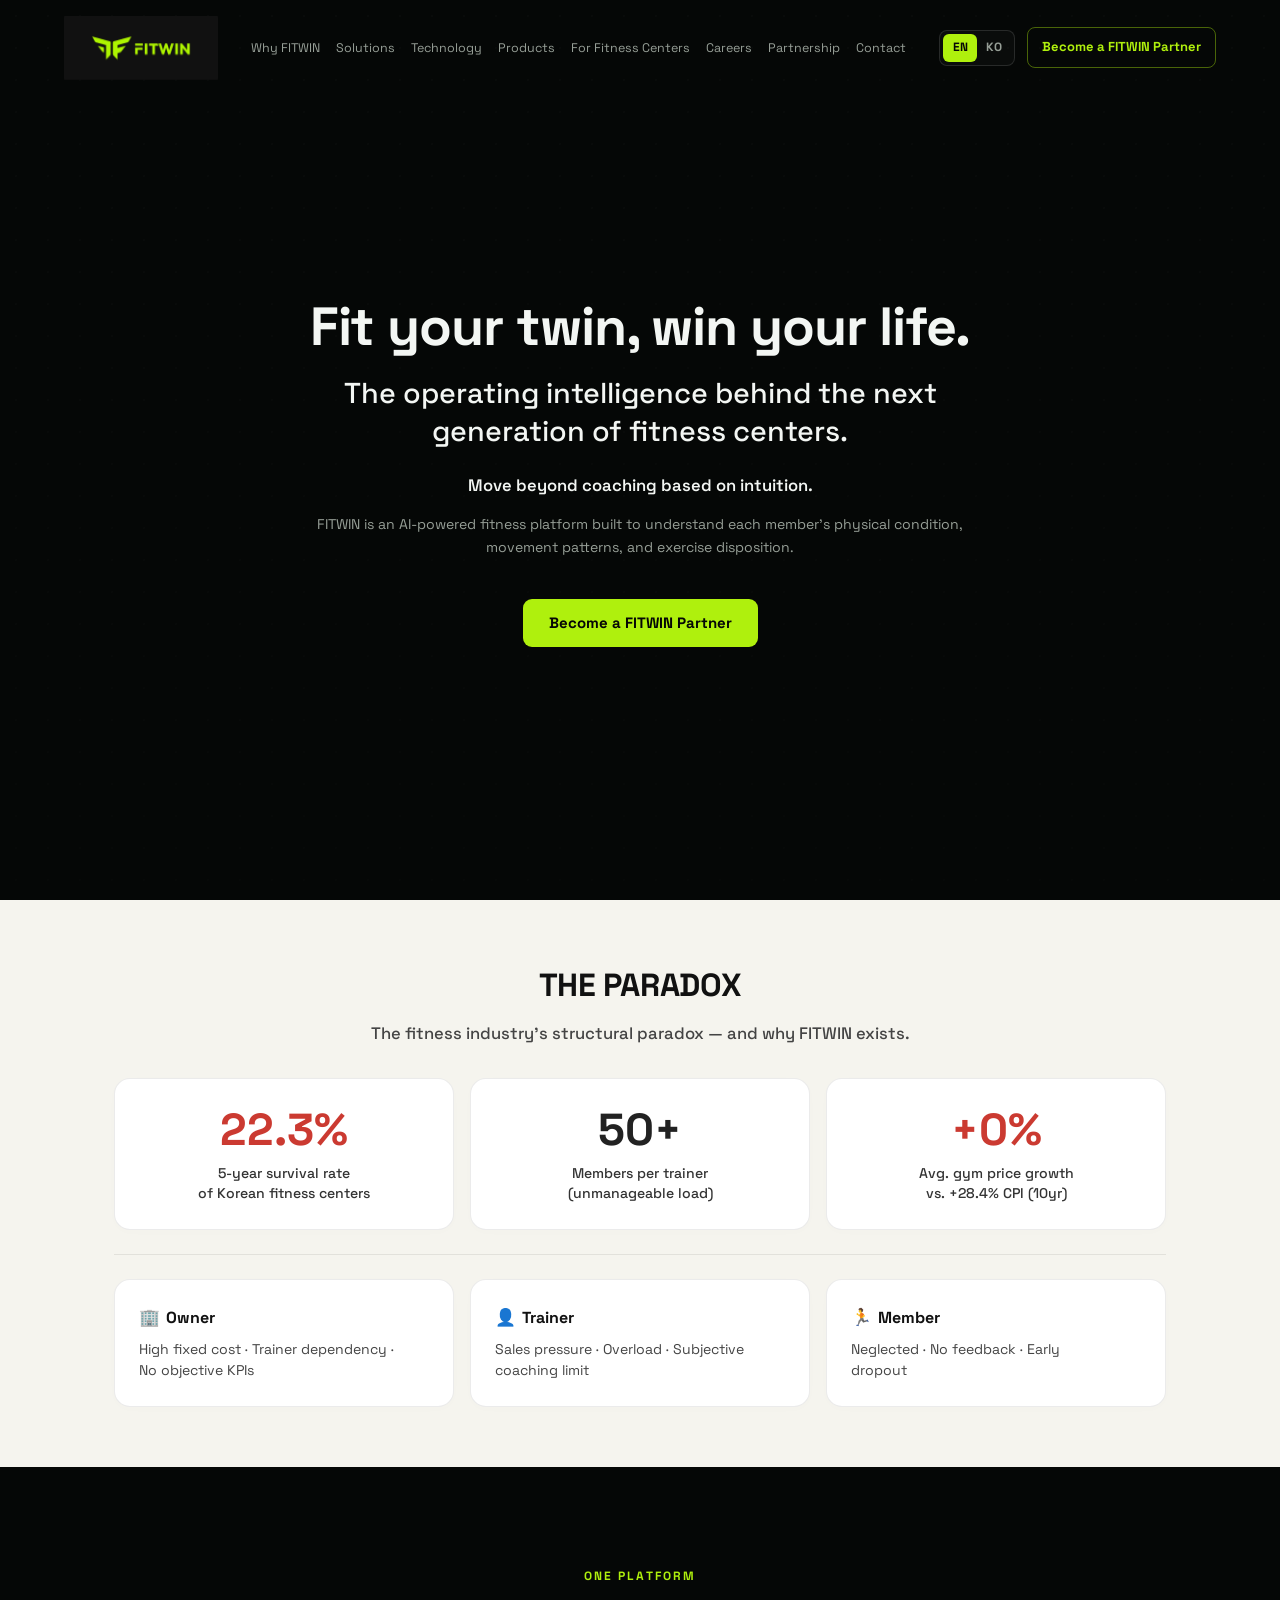
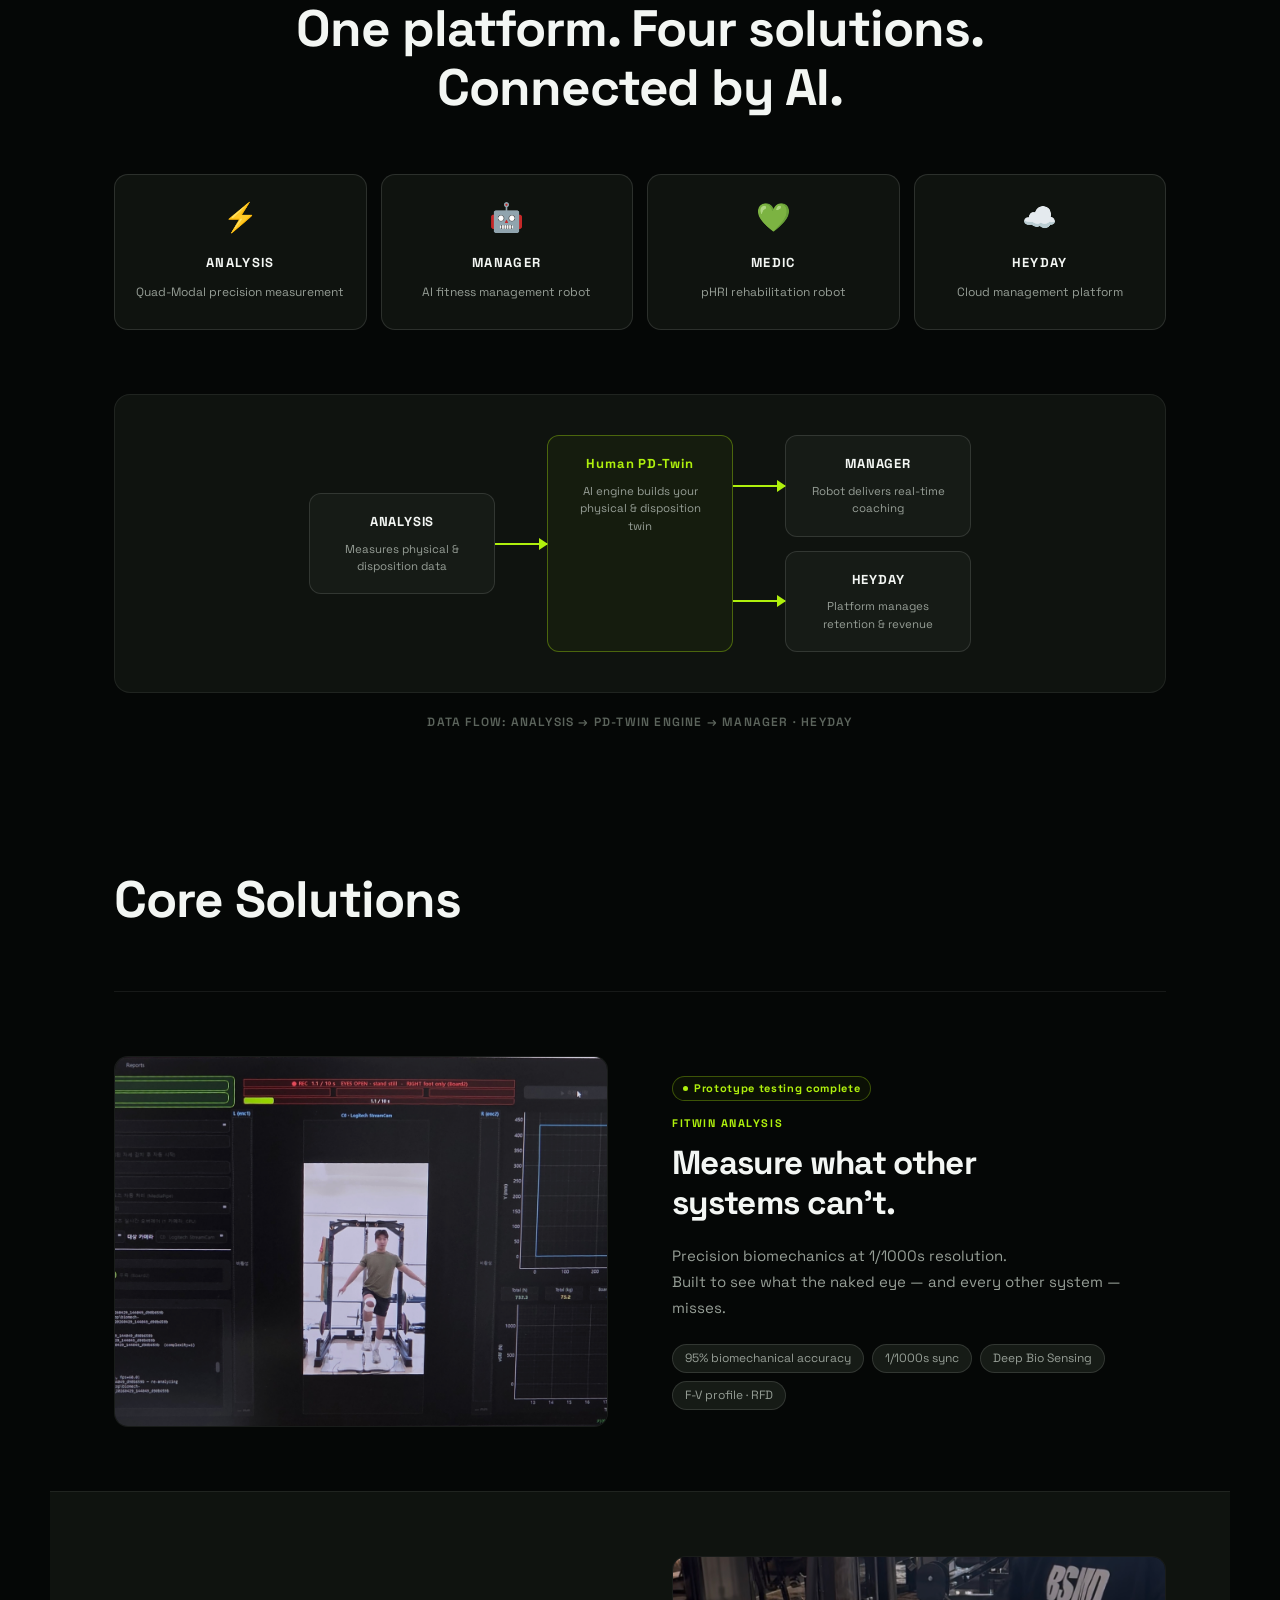
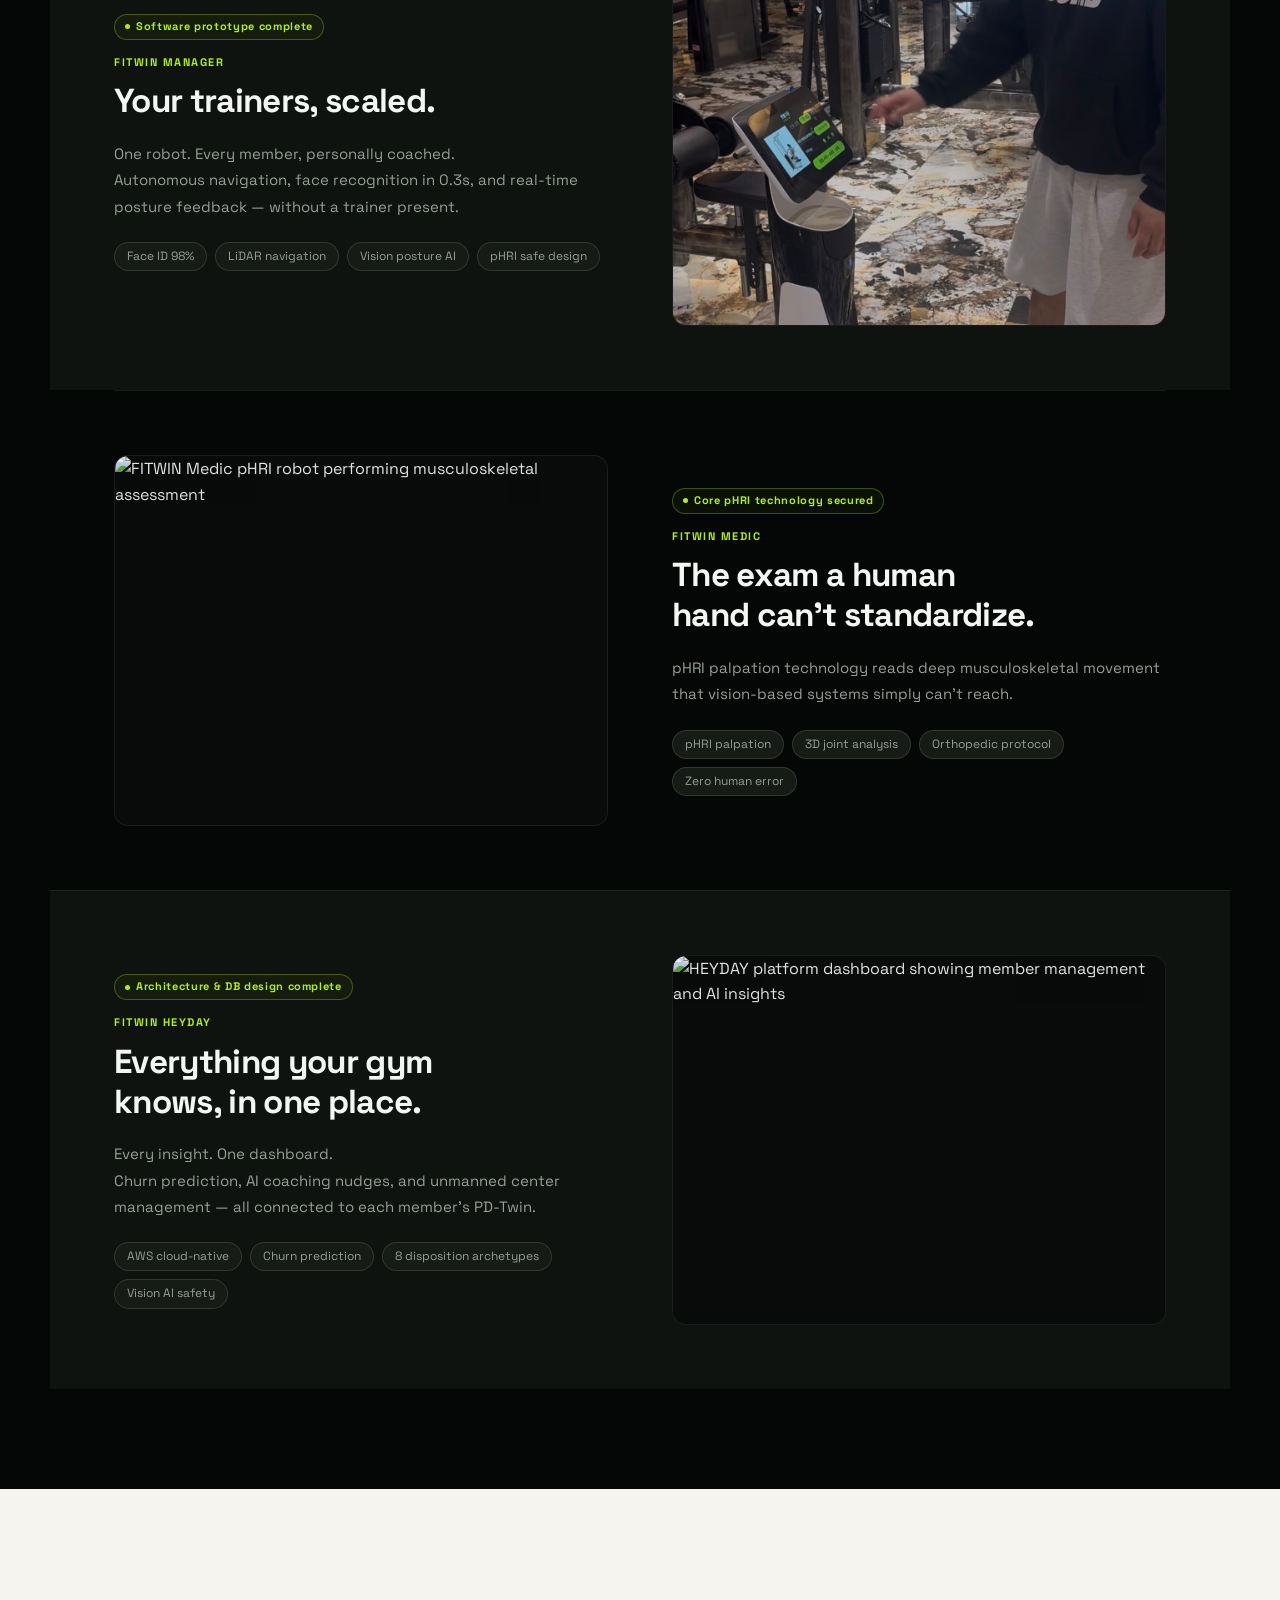
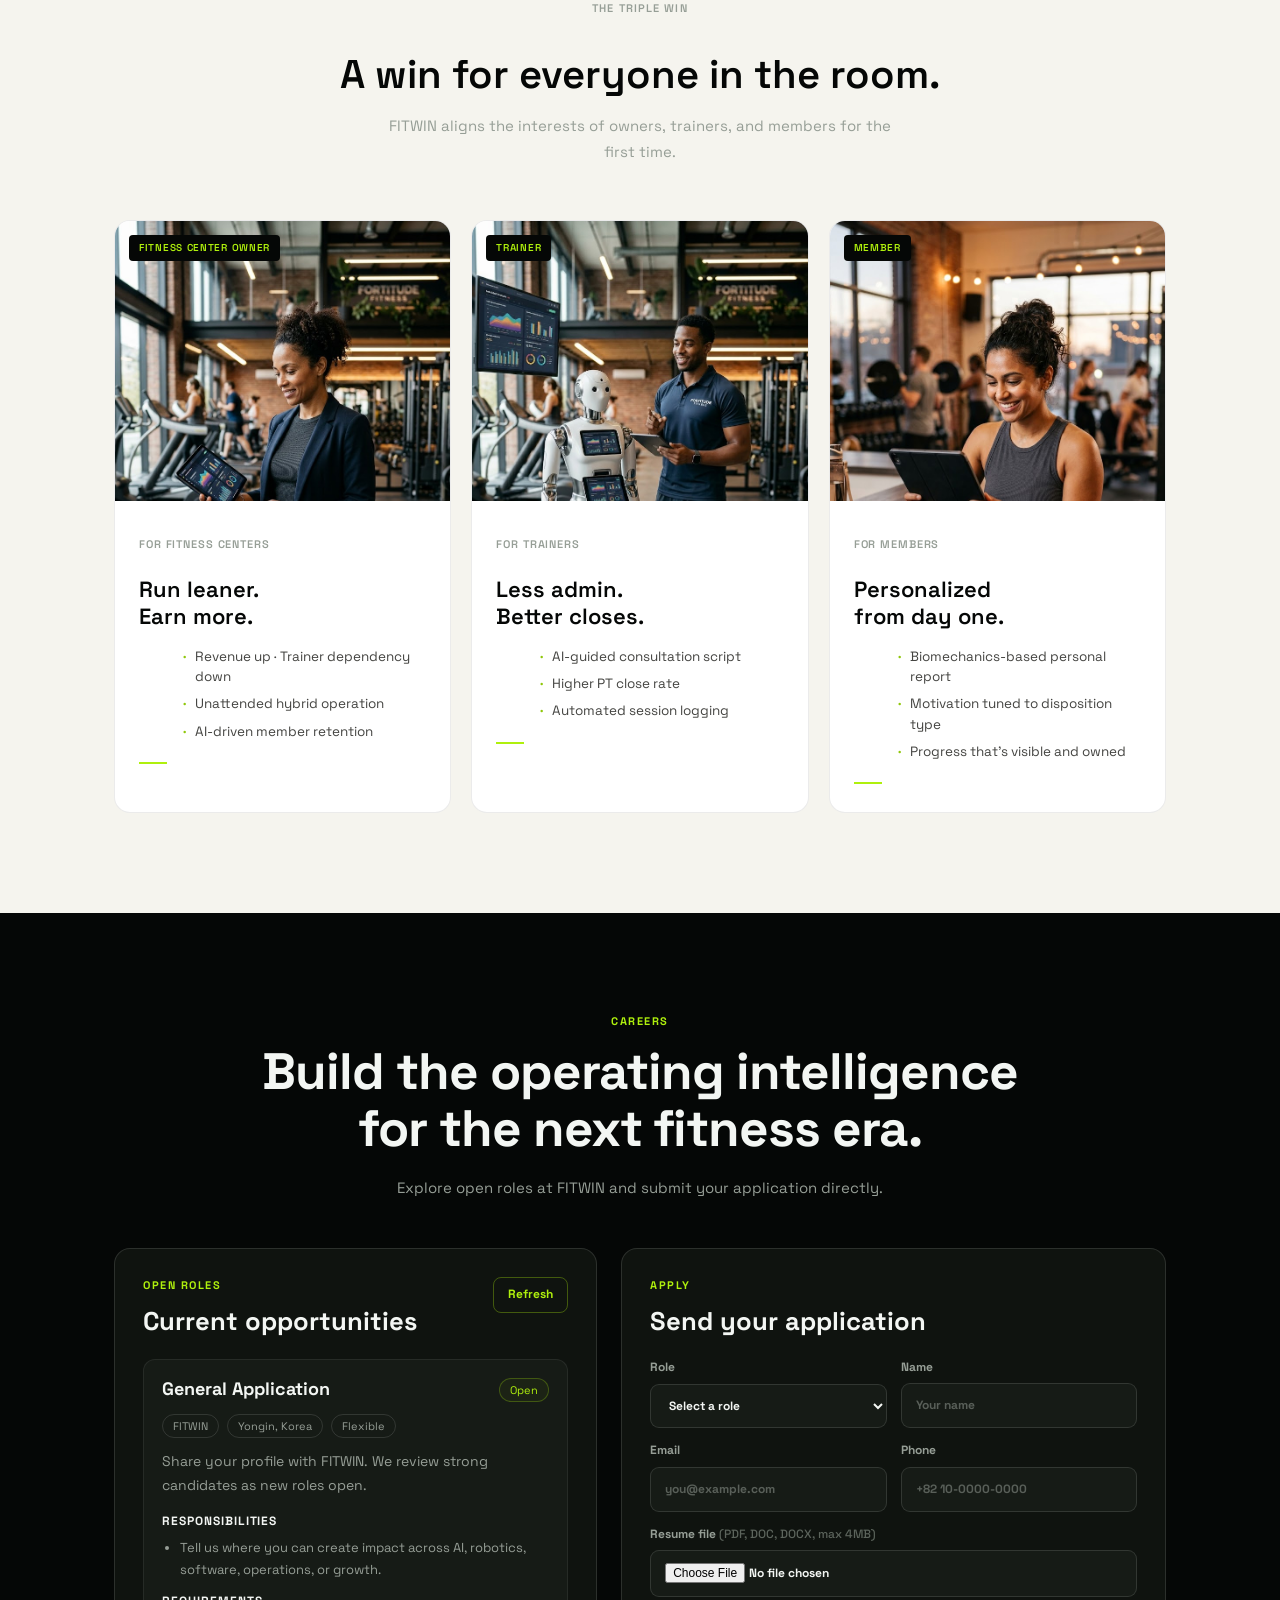
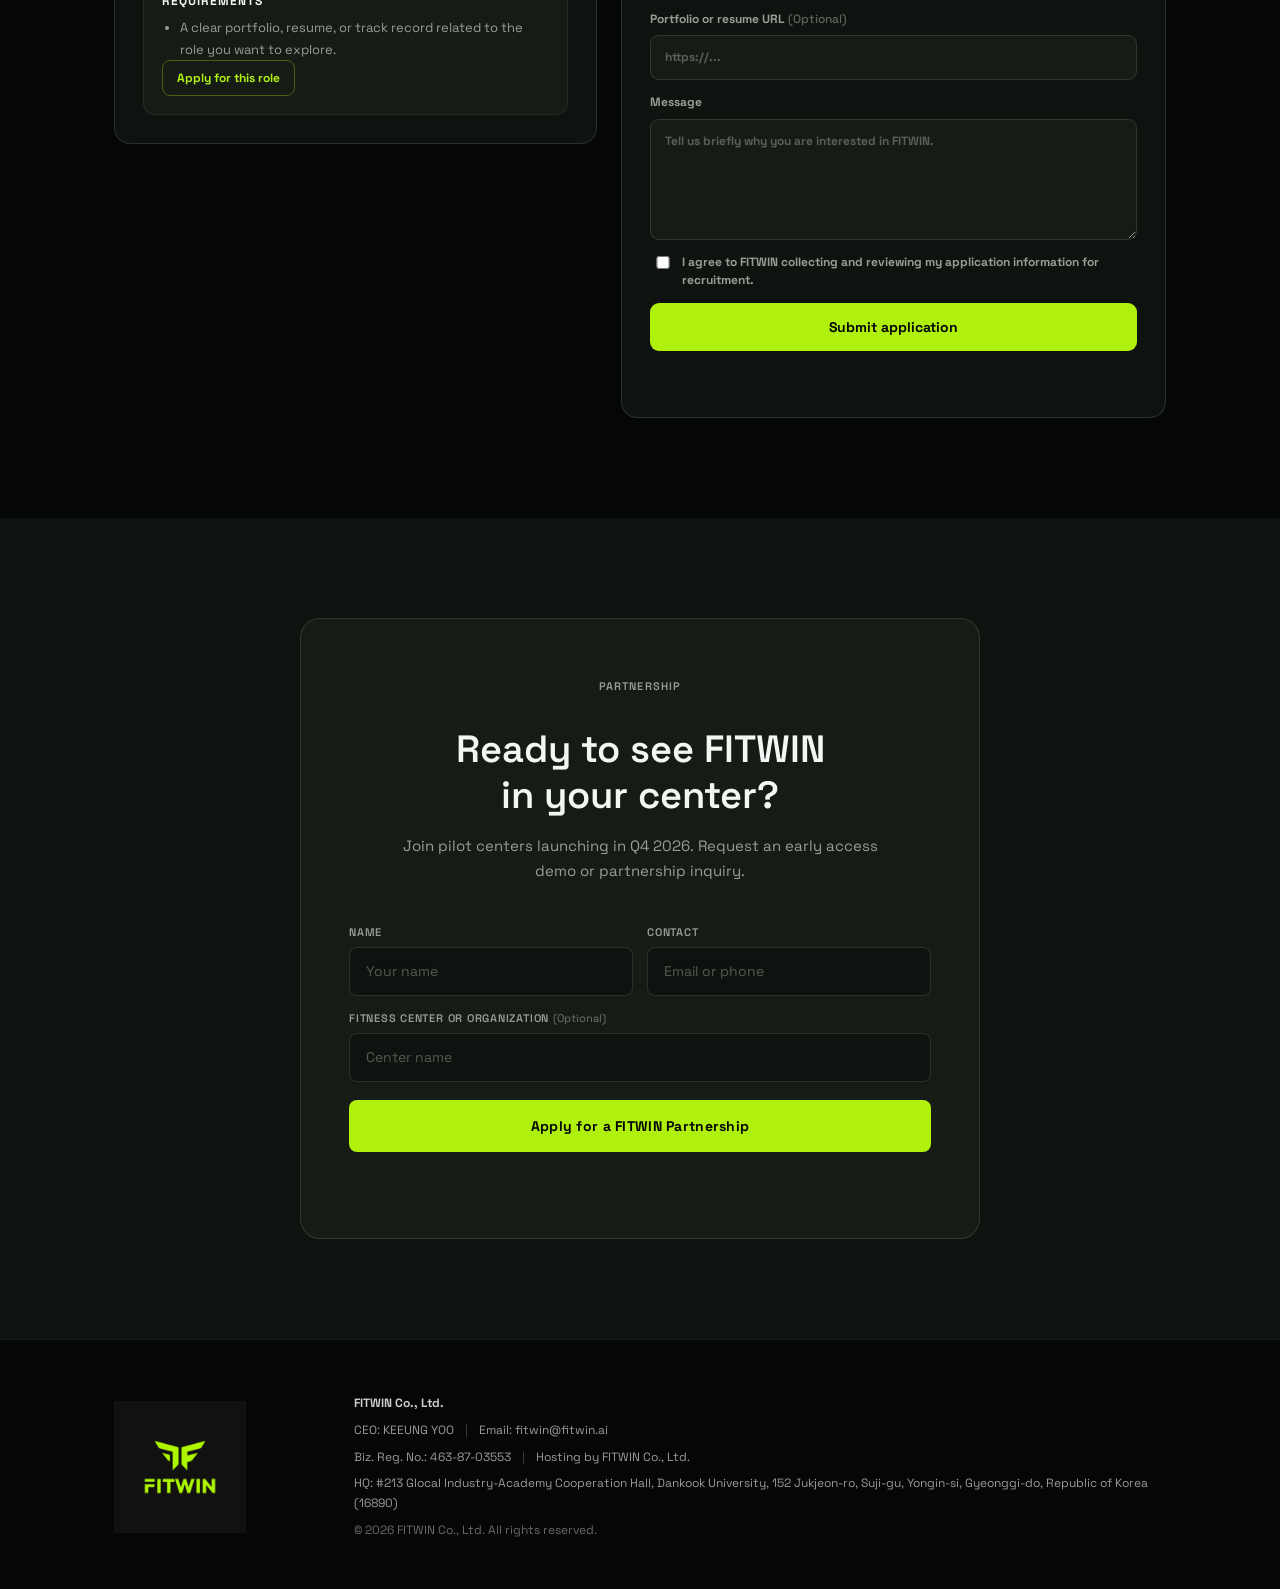
==== commit 3041f64d: "Add Korean localization and careers workflow" ====
--- a/index.html
+++ b/index.html
@@ -9,6 +9,7 @@
     />
     <meta name="theme-color" content="#050706" />
     <title>FITWIN | Fit your twin, win your life</title>
+    <link rel="icon" type="image/png" href="assets/fitwin-logo-stacked.png" />
     <link rel="preconnect" href="https://fonts.googleapis.com" />
     <link rel="preconnect" href="https://fonts.gstatic.com" crossorigin />
     <link
@@ -74,10 +75,17 @@
         <a href="#technology">Technology</a>
         <a href="#products">Products</a>
         <a href="#centers">For Fitness Centers</a>
+        <a href="#careers">Careers</a>
         <a href="#partnership">Partnership</a>
         <a href="#contact">Contact</a>
       </div>
-      <a class="nav-cta" href="#partnership">Become a FITWIN Partner</a>
+      <div class="nav-actions">
+        <div class="language-switch" aria-label="Language selector">
+          <button type="button" class="language-option is-active" data-lang-switch="en">EN</button>
+          <button type="button" class="language-option" data-lang-switch="ko">KO</button>
+        </div>
+        <a class="nav-cta" href="#partnership">Become a FITWIN Partner</a>
+      </div>
     </nav>
      
      <header class="hero" id="top">
@@ -366,6 +374,78 @@
         </div>
       </section>
 
+      <section class="section section-careers" id="careers">
+        <div class="container">
+          <div class="careers-header r">
+            <p class="careers-eyebrow">Careers</p>
+            <h2 class="careers-title">Build the operating intelligence for the next fitness era.</h2>
+            <p class="careers-sub">Explore open roles at FITWIN and submit your application directly.</p>
+          </div>
+
+          <div class="careers-layout">
+            <div class="career-panel r">
+              <div class="career-panel-top">
+                <div>
+                  <p class="career-panel-kicker">Open Roles</p>
+                  <h3 class="career-panel-title">Current opportunities</h3>
+                </div>
+                <button class="career-refresh" type="button" id="refresh-jobs">Refresh</button>
+              </div>
+              <div class="jobs-list" id="jobs-list" aria-live="polite">
+                <p class="career-muted">Loading open roles...</p>
+              </div>
+            </div>
+
+            <div class="career-panel career-apply-panel r">
+              <div class="career-panel-top">
+                <div>
+                  <p class="career-panel-kicker">Apply</p>
+                  <h3 class="career-panel-title">Send your application</h3>
+                </div>
+              </div>
+              <form class="career-form" id="career-application-form">
+                <label>
+                  <span>Role</span>
+                  <select name="jobId" required>
+                    <option value="">Select a role</option>
+                  </select>
+                </label>
+                <label>
+                  <span>Name</span>
+                  <input type="text" name="name" autocomplete="name" placeholder="Your name" required />
+                </label>
+                <label>
+                  <span>Email</span>
+                  <input type="email" name="email" autocomplete="email" placeholder="you@example.com" required />
+                </label>
+                <label>
+                  <span>Phone</span>
+                  <input type="tel" name="phone" autocomplete="tel" placeholder="+82 10-0000-0000" />
+                </label>
+                <label class="full-field">
+                  <span>Resume file <em>(PDF, DOC, DOCX, max 4MB)</em></span>
+                  <input type="file" name="resumeFile" accept=".pdf,.doc,.docx,application/pdf,application/msword,application/vnd.openxmlformats-officedocument.wordprocessingml.document" />
+                </label>
+                <label class="full-field">
+                  <span>Portfolio or resume URL <em>(Optional)</em></span>
+                  <input type="url" name="portfolioUrl" placeholder="https://..." />
+                </label>
+                <label class="full-field">
+                  <span>Message</span>
+                  <textarea name="message" rows="5" placeholder="Tell us briefly why you are interested in FITWIN." required></textarea>
+                </label>
+                <label class="career-consent full-field">
+                  <input type="checkbox" name="consent" required />
+                  <span>I agree to FITWIN collecting and reviewing my application information for recruitment.</span>
+                </label>
+                <button class="career-submit" type="submit">Submit application</button>
+                <p class="career-form-status" role="status" aria-live="polite"></p>
+              </form>
+            </div>
+          </div>
+        </div>
+      </section>
+
       <section class="section section-cta" id="partnership">
         <div class="container">
           <div class="cta-box r">
--- a/styles.css
+++ b/styles.css
@@ -108,10 +108,46 @@
   color: var(--text);
 }
 
+.nav-actions {
+  display: flex;
+  align-items: center;
+  gap: 12px;
+}
+
+.language-switch {
+  display: inline-flex;
+  align-items: center;
+  padding: 3px;
+  border: 1px solid var(--hair-2);
+  border-radius: 8px;
+  background: rgba(255, 255, 255, 0.025);
+}
+
+.language-option {
+  min-width: 34px;
+  min-height: 28px;
+  border: 0;
+  border-radius: 6px;
+  color: var(--muted);
+  background: transparent;
+  font-size: 12px;
+  font-weight: 800;
+  cursor: pointer;
+}
+
+.language-option.is-active {
+  color: var(--black);
+  background: var(--lime);
+}
+
 .nav-cta,
 .btn-primary,
 .btn-ghost,
-.notify button {
+.notify button,
+.language-option,
+.career-refresh,
+.career-submit,
+.admin-back {
   transition: transform 160ms ease, border-color 200ms ease, background 200ms ease, opacity 200ms ease;
 }
 
@@ -1050,6 +1086,19 @@
   }
 
   .nav-cta {
+    display: none;
+  }
+
+  .nav-actions {
+    margin-left: auto;
+  }
+
+  .language-option {
+    min-width: 32px;
+    min-height: 28px;
+  }
+
+  .nav-cta {
     padding: 8px 12px;
     font-size: 13px;
   }
@@ -1645,6 +1694,371 @@
 }
 
 /* ==========================================================================
+   Careers Section
+   ========================================================================== */
+
+.section-careers {
+  background: var(--black);
+}
+
+.careers-header {
+  max-width: 760px;
+  margin: 0 auto 46px;
+  text-align: center;
+}
+
+.careers-eyebrow,
+.career-panel-kicker {
+  margin: 0 0 12px;
+  color: var(--lime);
+  font-family: var(--display);
+  font-size: 11px;
+  font-weight: 800;
+  letter-spacing: 0.14em;
+  text-transform: uppercase;
+}
+
+.careers-title {
+  margin: 0;
+  font-family: var(--display);
+  font-size: clamp(2rem, 4vw, 3.2rem);
+  font-weight: 700;
+  letter-spacing: -0.02em;
+  line-height: 1.12;
+}
+
+.careers-sub {
+  max-width: 560px;
+  margin: 18px auto 0;
+  color: var(--muted);
+  font-size: 15px;
+  line-height: 1.75;
+}
+
+.careers-layout {
+  display: grid;
+  grid-template-columns: minmax(0, 0.94fr) minmax(360px, 1.06fr);
+  gap: 24px;
+  align-items: start;
+}
+
+.career-panel,
+.admin-card,
+.admin-existing {
+  border: 1px solid var(--hair-2);
+  border-radius: 16px;
+  background: var(--charcoal);
+}
+
+.career-panel,
+.admin-existing {
+  padding: clamp(20px, 3vw, 28px);
+}
+
+.career-panel-top {
+  display: flex;
+  align-items: flex-start;
+  justify-content: space-between;
+  gap: 18px;
+  margin-bottom: 22px;
+}
+
+.career-panel-title {
+  margin: 0;
+  color: var(--text);
+  font-family: var(--display);
+  font-size: clamp(1.25rem, 2vw, 1.65rem);
+  line-height: 1.2;
+}
+
+.career-refresh {
+  min-height: 36px;
+  border: 1px solid rgba(175, 240, 13, 0.32);
+  border-radius: 8px;
+  padding: 0 14px;
+  color: var(--lime);
+  background: transparent;
+  font-size: 12px;
+  font-weight: 800;
+  cursor: pointer;
+}
+
+.career-refresh:hover,
+.admin-back:hover {
+  background: rgba(175, 240, 13, 0.1);
+  border-color: var(--lime);
+}
+
+.jobs-list {
+  display: grid;
+  gap: 14px;
+}
+
+.job-card {
+  border: 1px solid var(--hair);
+  border-radius: 12px;
+  padding: 18px;
+  background: var(--surface);
+}
+
+.job-card-top {
+  display: flex;
+  justify-content: space-between;
+  gap: 12px;
+  align-items: flex-start;
+  margin-bottom: 12px;
+}
+
+.job-title {
+  margin: 0;
+  font-family: var(--display);
+  font-size: 18px;
+  line-height: 1.25;
+}
+
+.job-meta {
+  display: flex;
+  flex-wrap: wrap;
+  gap: 8px;
+  margin: 0 0 12px;
+}
+
+.job-meta span,
+.job-status {
+  display: inline-flex;
+  align-items: center;
+  border: 1px solid var(--hair-2);
+  border-radius: 999px;
+  padding: 4px 10px;
+  color: var(--muted);
+  font-size: 11px;
+  line-height: 1.3;
+}
+
+.job-status {
+  color: var(--lime);
+  border-color: rgba(175, 240, 13, 0.26);
+  background: rgba(175, 240, 13, 0.04);
+  white-space: nowrap;
+}
+
+.job-summary,
+.career-muted {
+  margin: 0;
+  color: var(--muted);
+  font-size: 14px;
+  line-height: 1.7;
+}
+
+.job-details {
+  display: grid;
+  gap: 12px;
+  margin-top: 14px;
+}
+
+.job-details h4 {
+  margin: 0 0 6px;
+  color: var(--text);
+  font-size: 12px;
+  letter-spacing: 0.08em;
+  text-transform: uppercase;
+}
+
+.job-details ul {
+  margin: 0;
+  padding-left: 18px;
+  color: var(--muted);
+  font-size: 13px;
+  line-height: 1.65;
+}
+
+.career-form {
+  display: grid;
+  grid-template-columns: minmax(0, 1fr) minmax(0, 1fr);
+  gap: 14px;
+}
+
+.career-form label {
+  display: grid;
+  gap: 7px;
+  color: var(--muted);
+  font-size: 12px;
+  font-weight: 700;
+}
+
+.career-form label span {
+  line-height: 1.45;
+}
+
+.career-form em {
+  color: var(--faint);
+  font-style: normal;
+  font-weight: 500;
+}
+
+.career-form input,
+.career-form select,
+.career-form textarea {
+  width: 100%;
+  border: 1px solid var(--hair-2);
+  border-radius: 9px;
+  padding: 12px 14px;
+  color: var(--text);
+  background: var(--surface);
+  outline: 0;
+}
+
+.career-form input:focus,
+.career-form select:focus,
+.career-form textarea:focus {
+  border-color: rgba(175, 240, 13, 0.44);
+  background: var(--surface-2);
+}
+
+.career-form input::placeholder,
+.career-form textarea::placeholder {
+  color: var(--muted);
+  opacity: 0.52;
+}
+
+.career-consent {
+  grid-template-columns: auto 1fr;
+  align-items: start;
+}
+
+.career-consent input {
+  width: 18px;
+  margin-top: 2px;
+  accent-color: var(--lime);
+}
+
+.career-submit {
+  grid-column: 1 / -1;
+  min-height: 48px;
+  border: 0;
+  border-radius: 9px;
+  color: var(--black);
+  background: var(--lime);
+  font-family: var(--display);
+  font-size: 14px;
+  font-weight: 800;
+  cursor: pointer;
+}
+
+.career-submit:hover {
+  background: var(--lime-dim);
+  transform: translateY(-1px);
+}
+
+.career-submit:disabled {
+  cursor: wait;
+  opacity: 0.64;
+  transform: none;
+}
+
+.career-form-status {
+  grid-column: 1 / -1;
+  min-height: 24px;
+  margin: 0;
+  color: var(--lime-dim);
+  font-size: 13px;
+  line-height: 1.6;
+}
+
+.career-form-status.is-error {
+  color: #e6a23c;
+}
+
+.admin-page {
+  background: var(--black);
+}
+
+.admin-shell {
+  min-height: 100svh;
+  padding: clamp(24px, 5vw, 64px);
+}
+
+.admin-card {
+  max-width: 1180px;
+  margin: 0 auto;
+  padding: clamp(22px, 4vw, 42px);
+}
+
+.admin-top {
+  display: flex;
+  align-items: center;
+  justify-content: space-between;
+  gap: 18px;
+  margin-bottom: 34px;
+}
+
+.admin-logo {
+  width: 154px;
+}
+
+.admin-back {
+  border: 1px solid rgba(175, 240, 13, 0.32);
+  border-radius: 8px;
+  padding: 9px 14px;
+  color: var(--lime);
+  font-size: 13px;
+  font-weight: 800;
+}
+
+.admin-title {
+  margin: 0;
+  font-family: var(--display);
+  font-size: clamp(2rem, 4vw, 3.2rem);
+  line-height: 1.1;
+}
+
+.admin-sub {
+  max-width: 660px;
+  margin: 16px 0 30px;
+  color: var(--muted);
+  font-size: 15px;
+  line-height: 1.7;
+}
+
+.admin-grid {
+  display: grid;
+  grid-template-columns: minmax(0, 1.15fr) minmax(320px, 0.85fr);
+  gap: 24px;
+  align-items: start;
+}
+
+.admin-form {
+  border: 1px solid var(--hair-2);
+  border-radius: 16px;
+  padding: clamp(18px, 3vw, 26px);
+  background: rgba(255, 255, 255, 0.018);
+}
+
+@media (max-width: 920px) {
+  .careers-layout,
+  .admin-grid {
+    grid-template-columns: 1fr;
+  }
+}
+
+@media (max-width: 640px) {
+  .career-panel-top,
+  .job-card-top,
+  .admin-top {
+    flex-direction: column;
+    align-items: flex-start;
+  }
+
+  .career-form {
+    grid-template-columns: 1fr;
+  }
+
+  .admin-shell {
+    padding: 18px;
+  }
+}
+
+/* ==========================================================================
    CTA + Partnership Section
    ========================================================================== */
 
